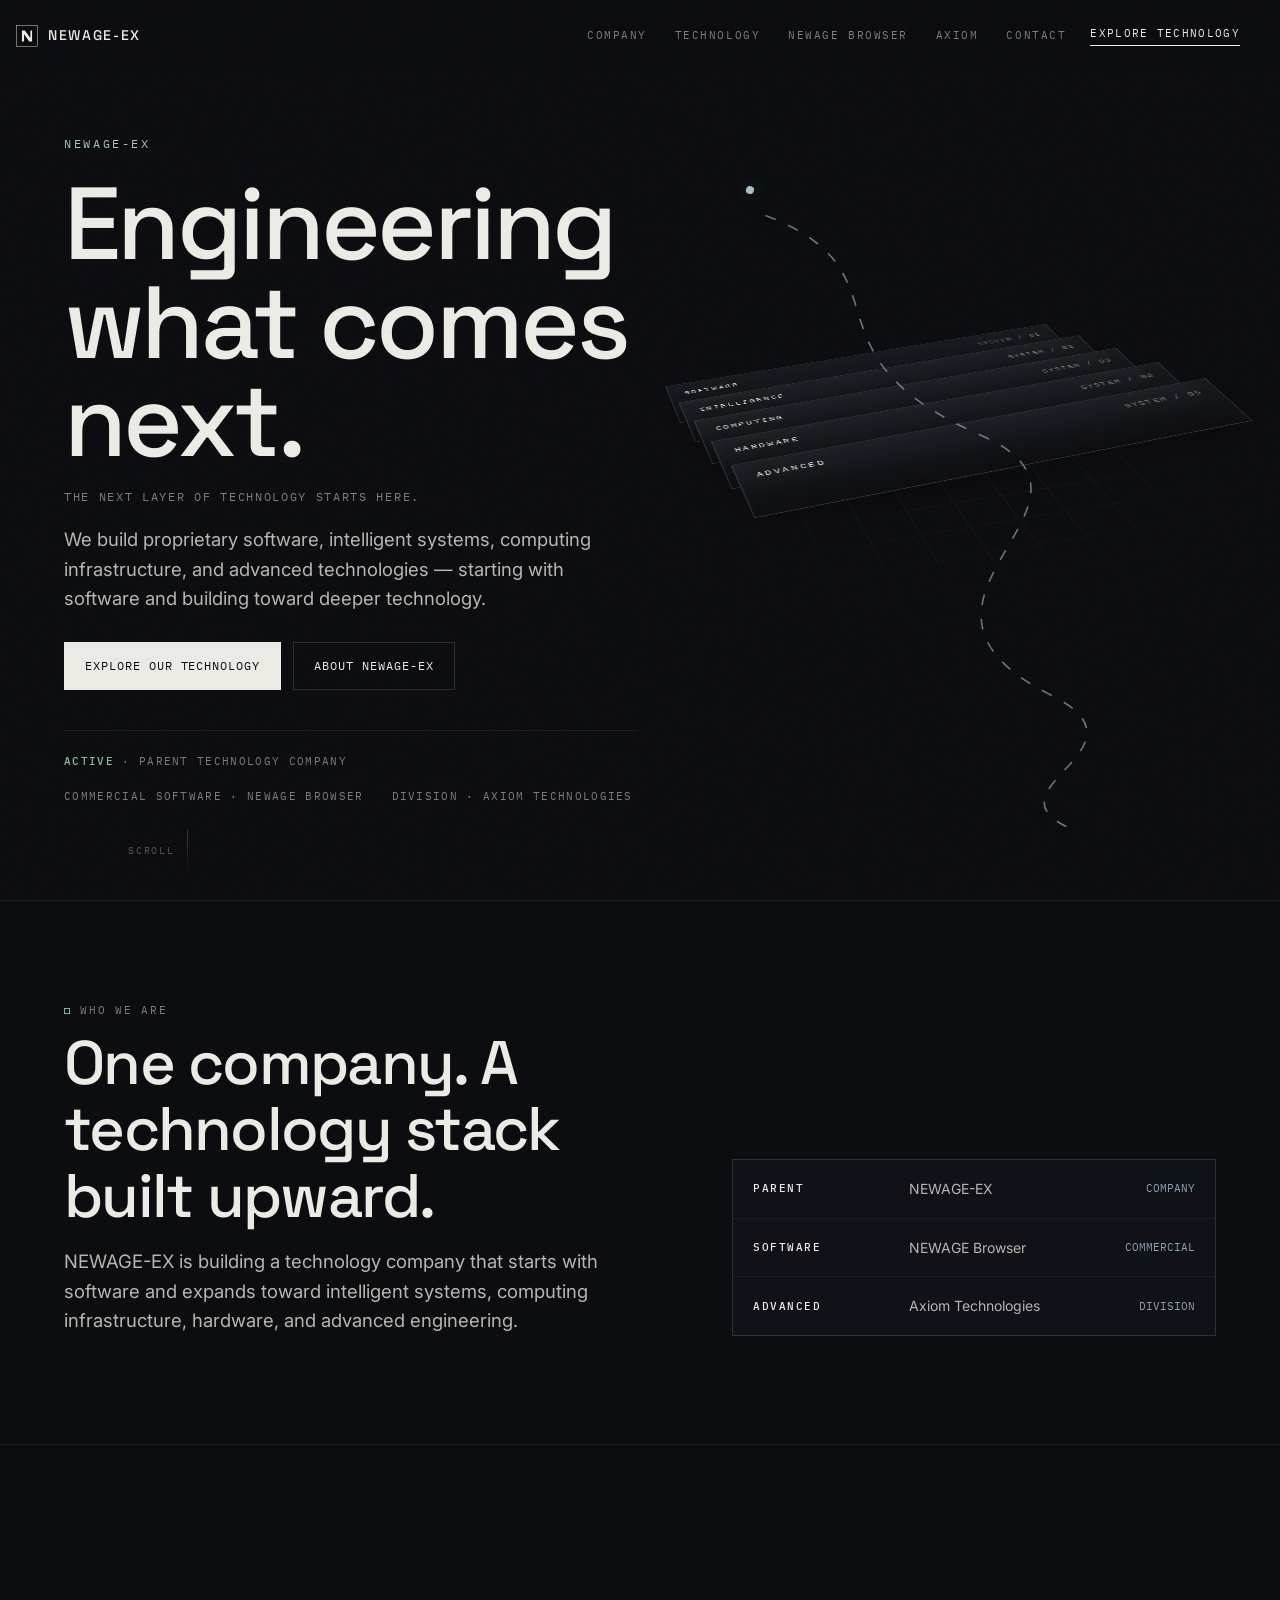
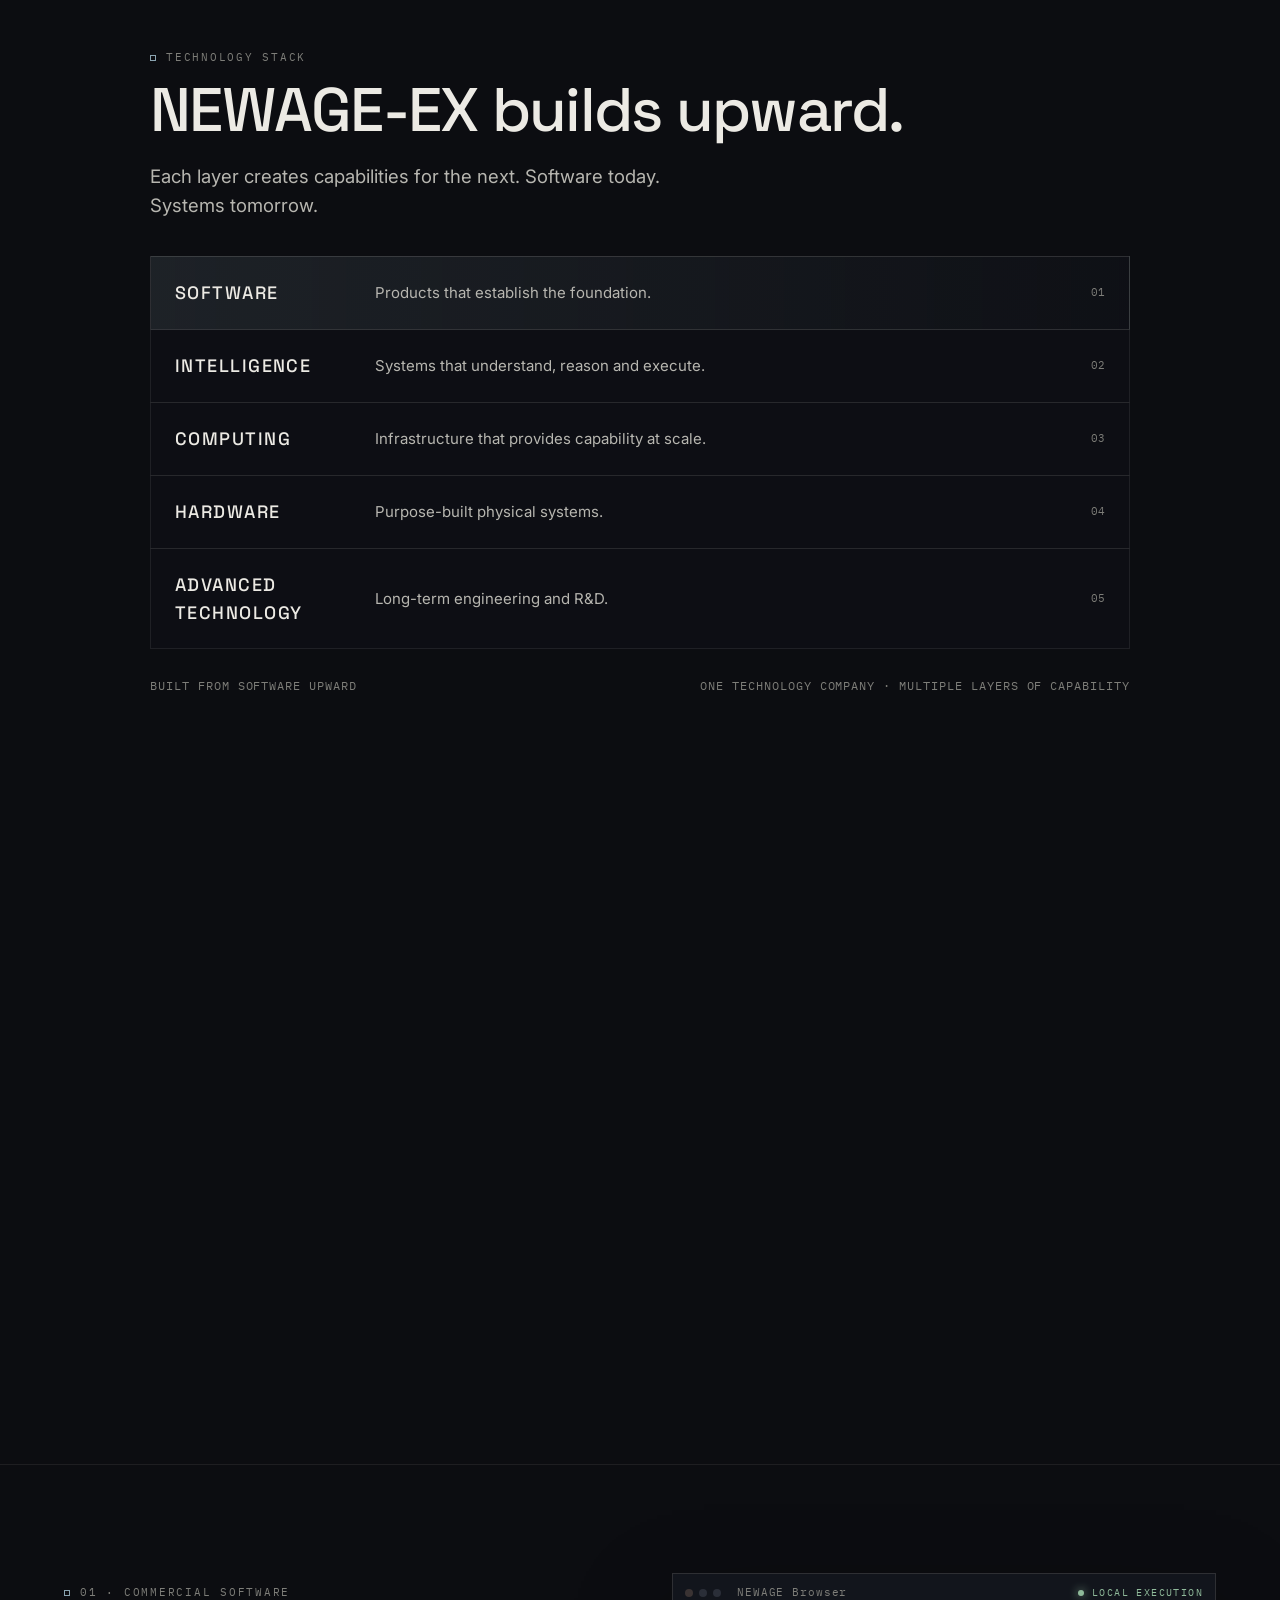
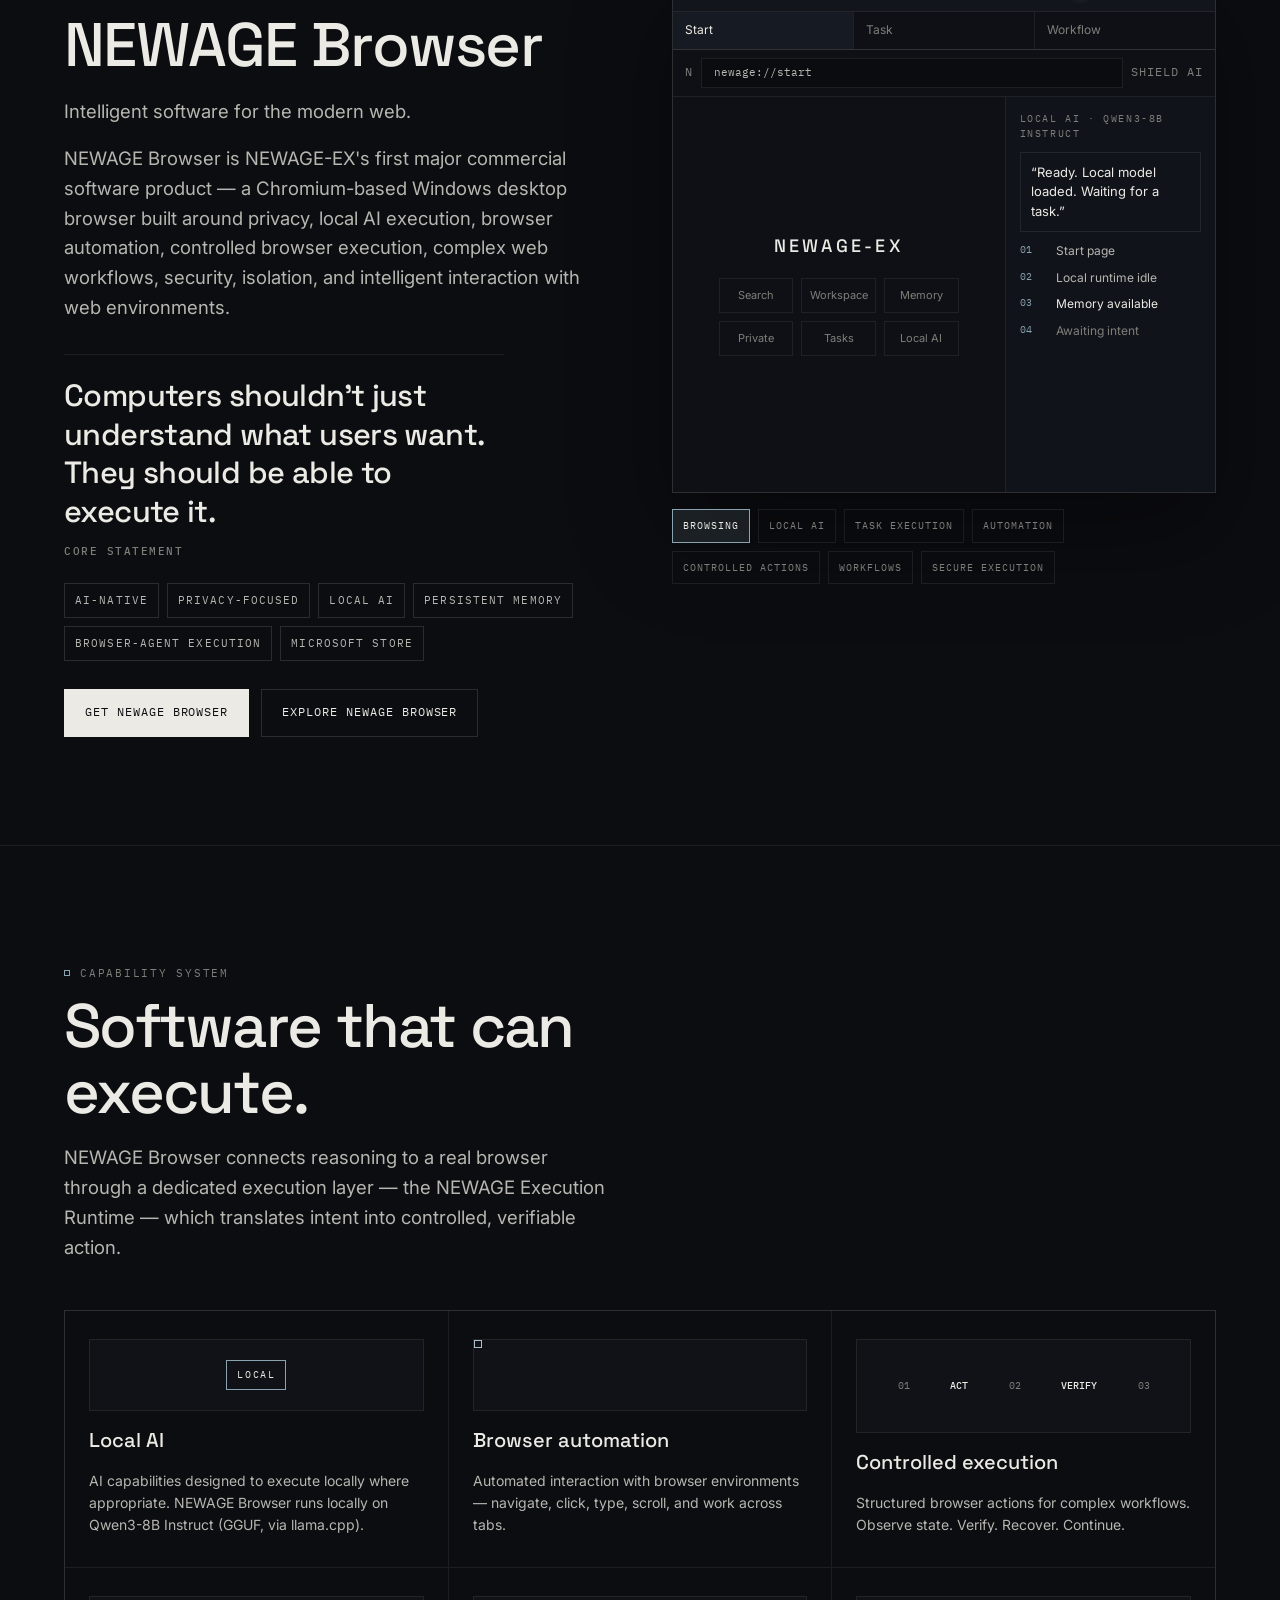
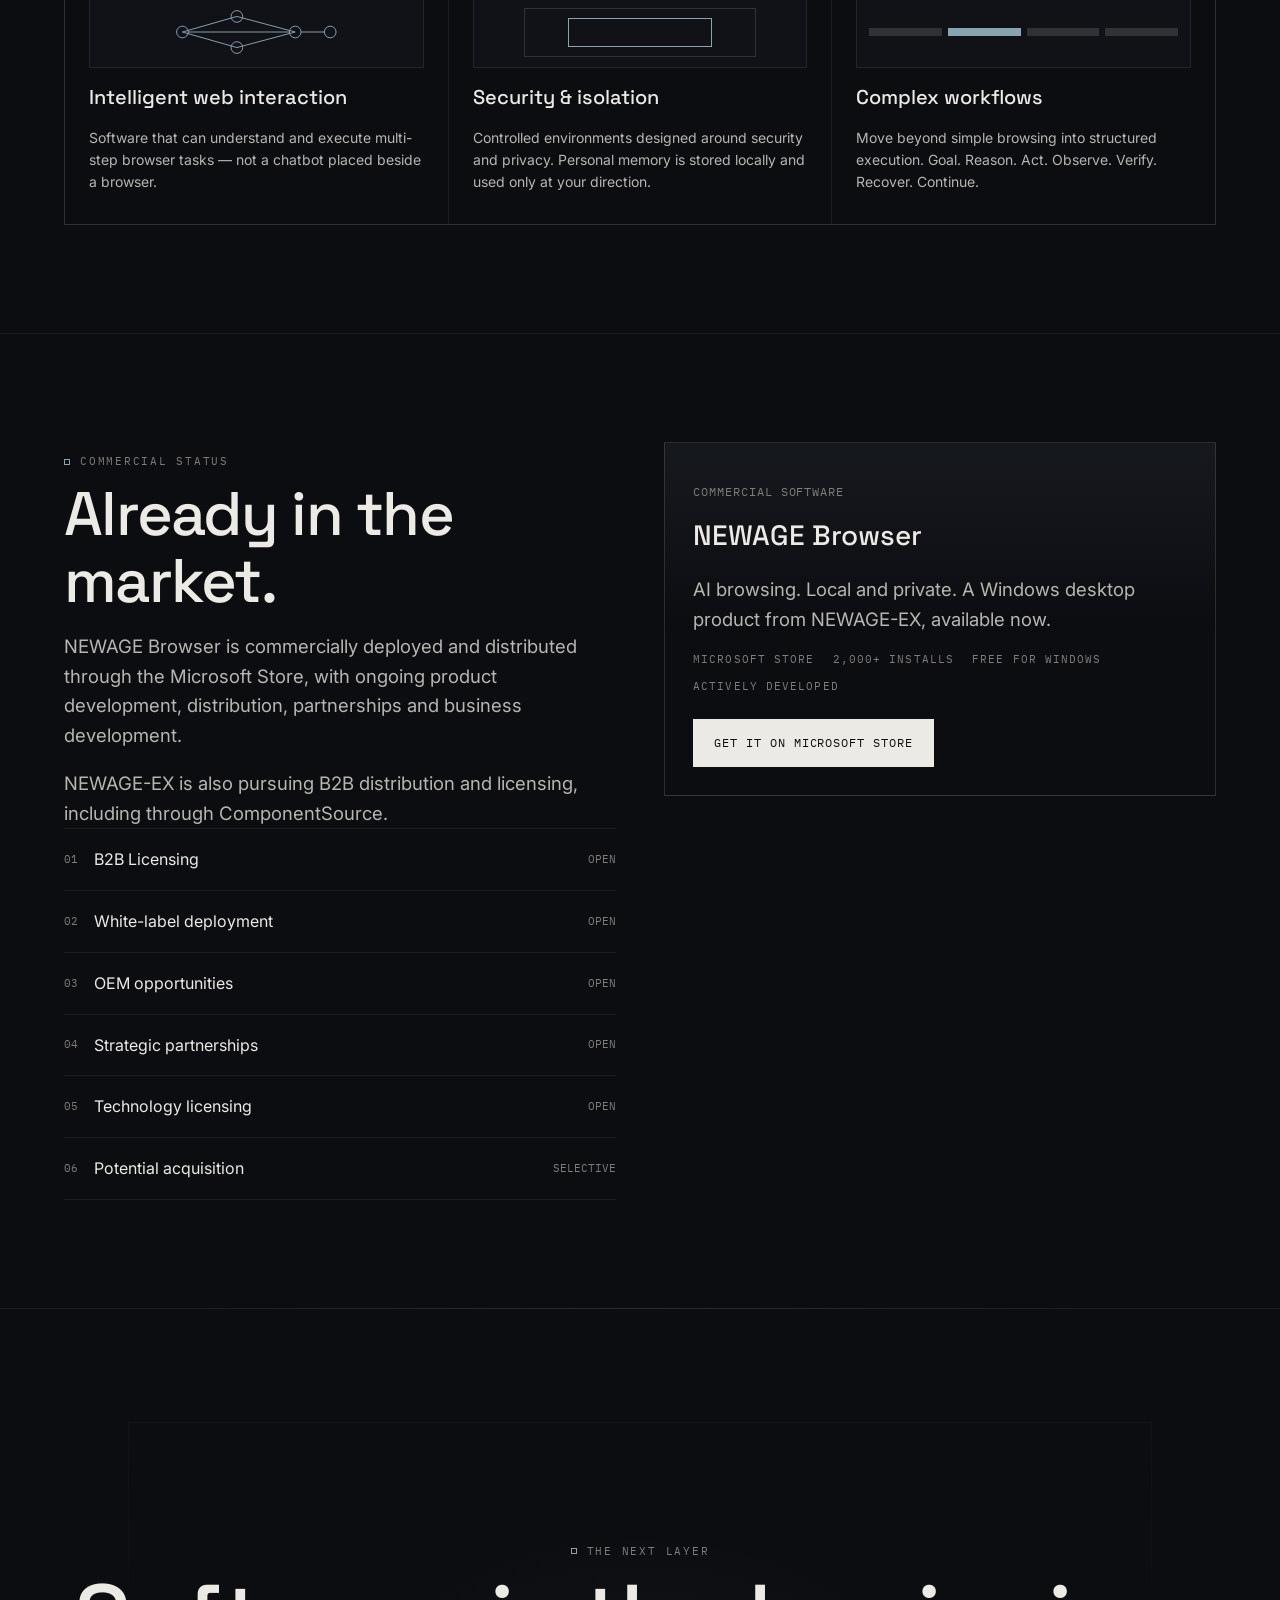
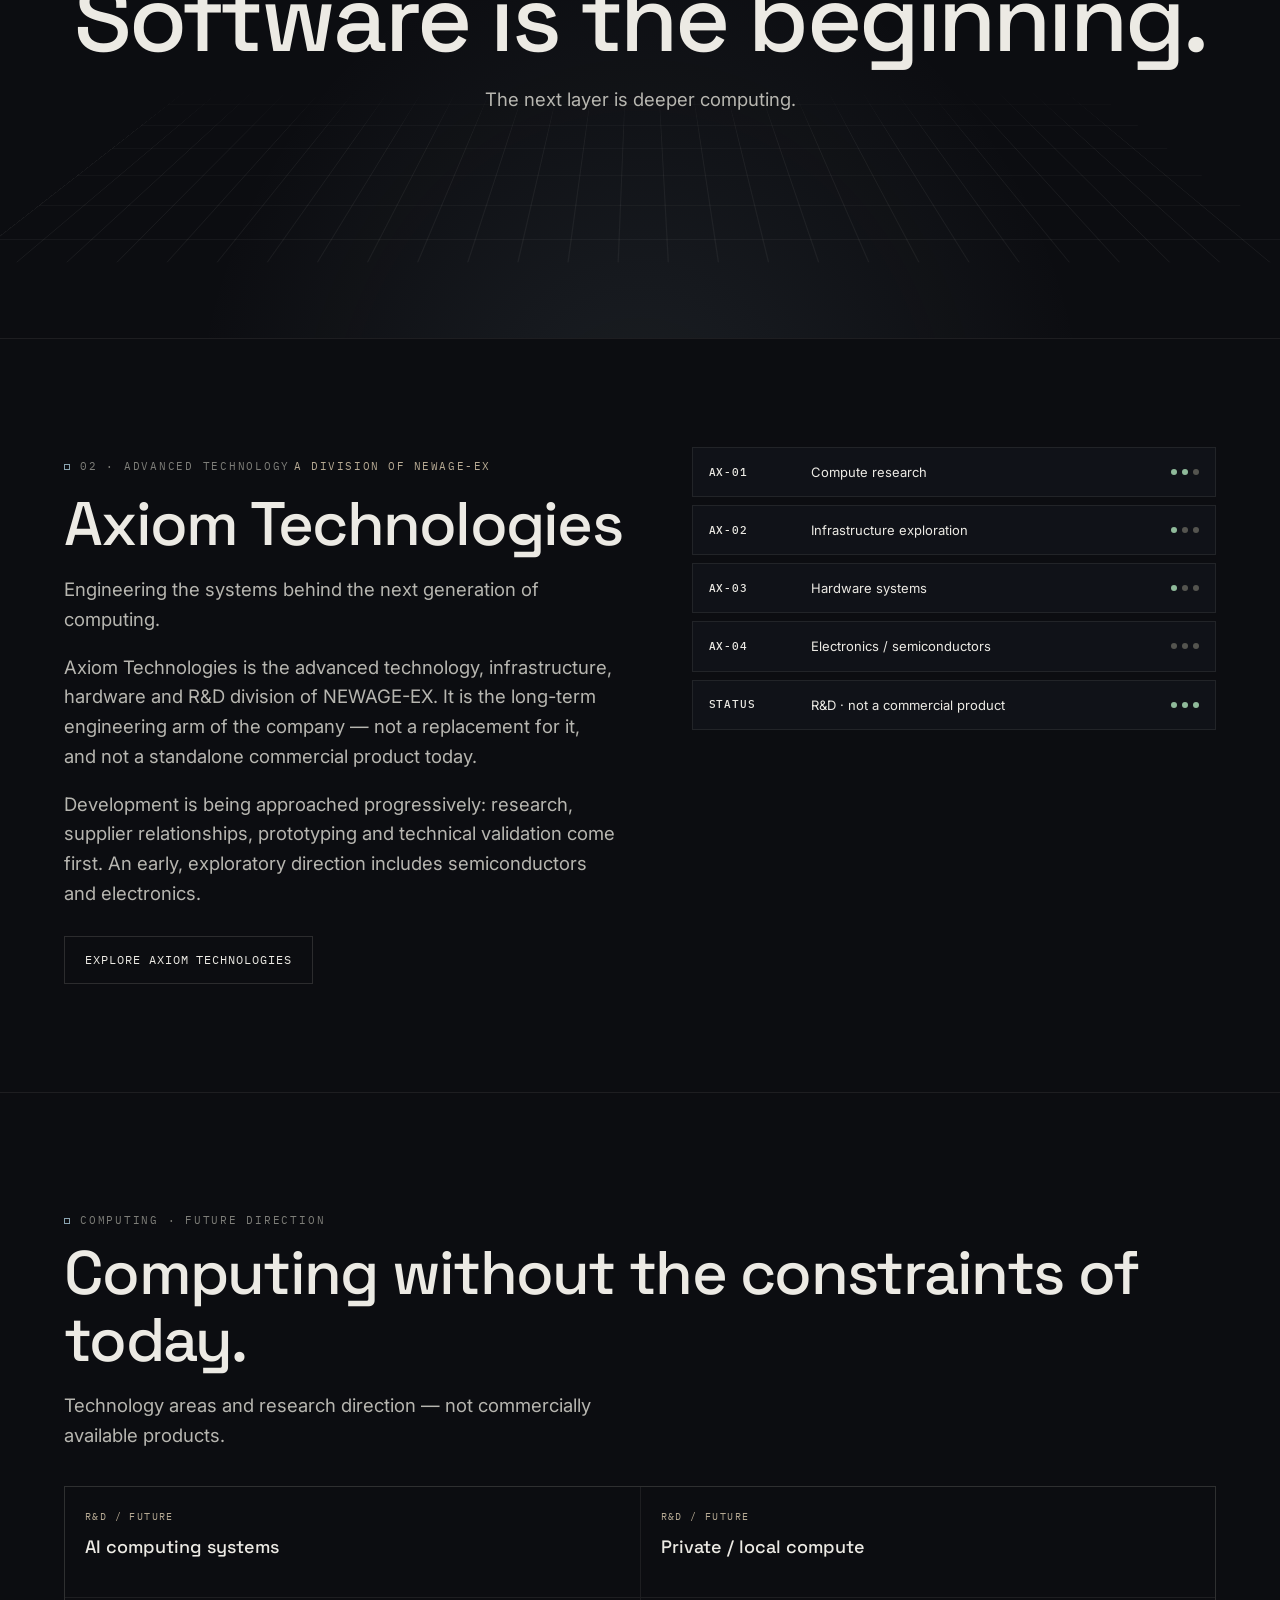
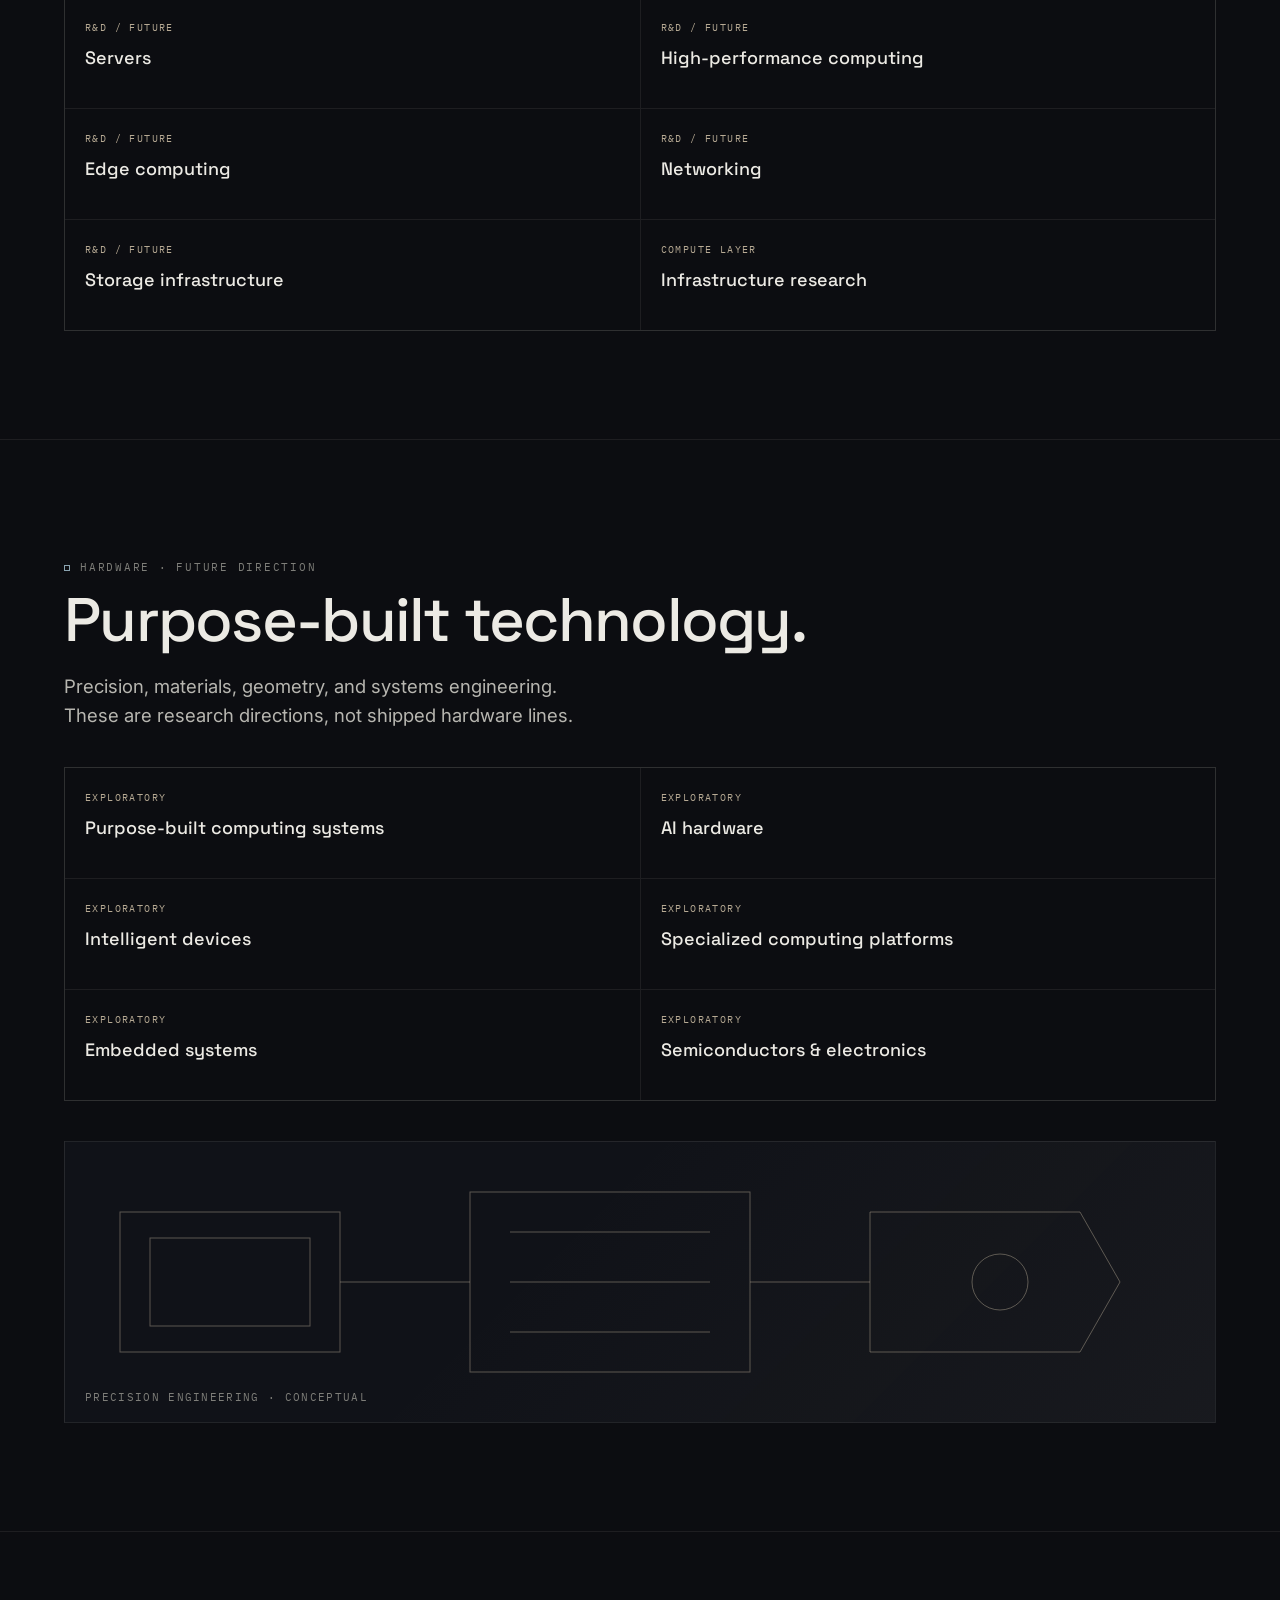
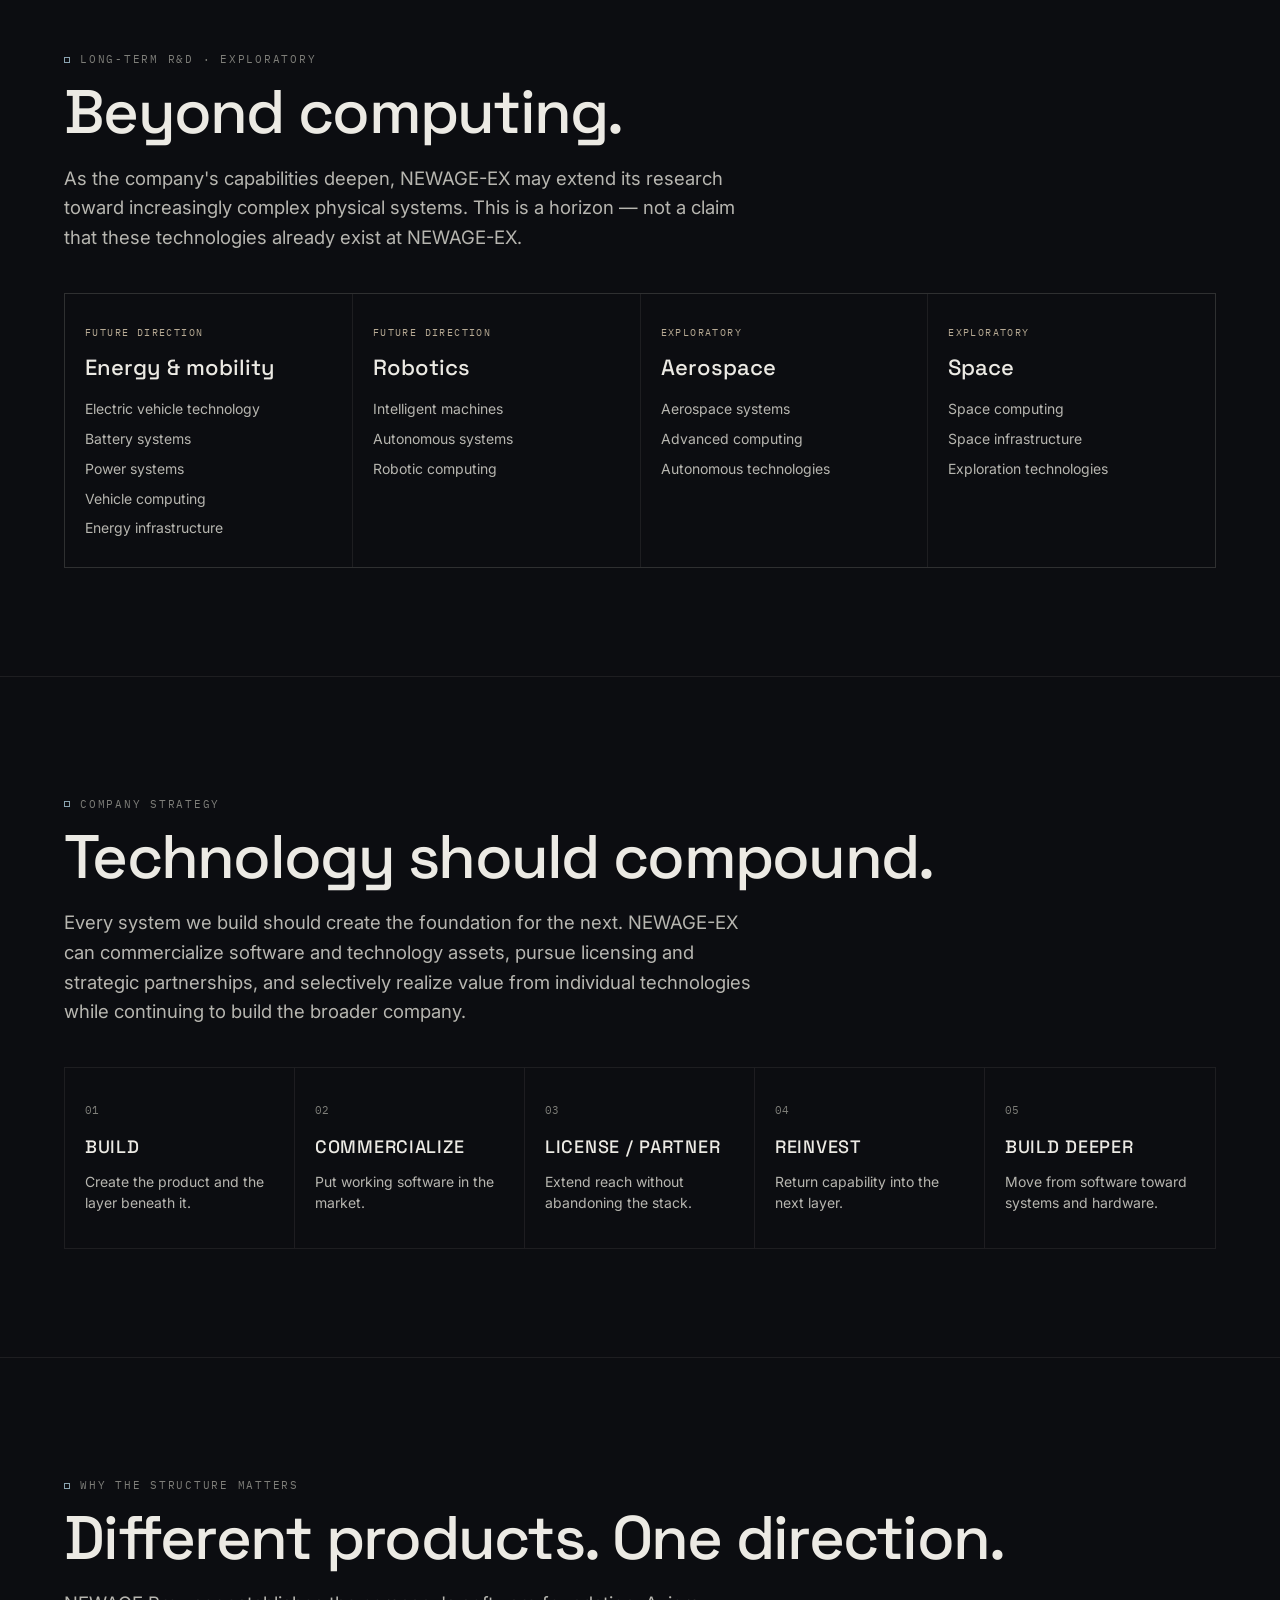
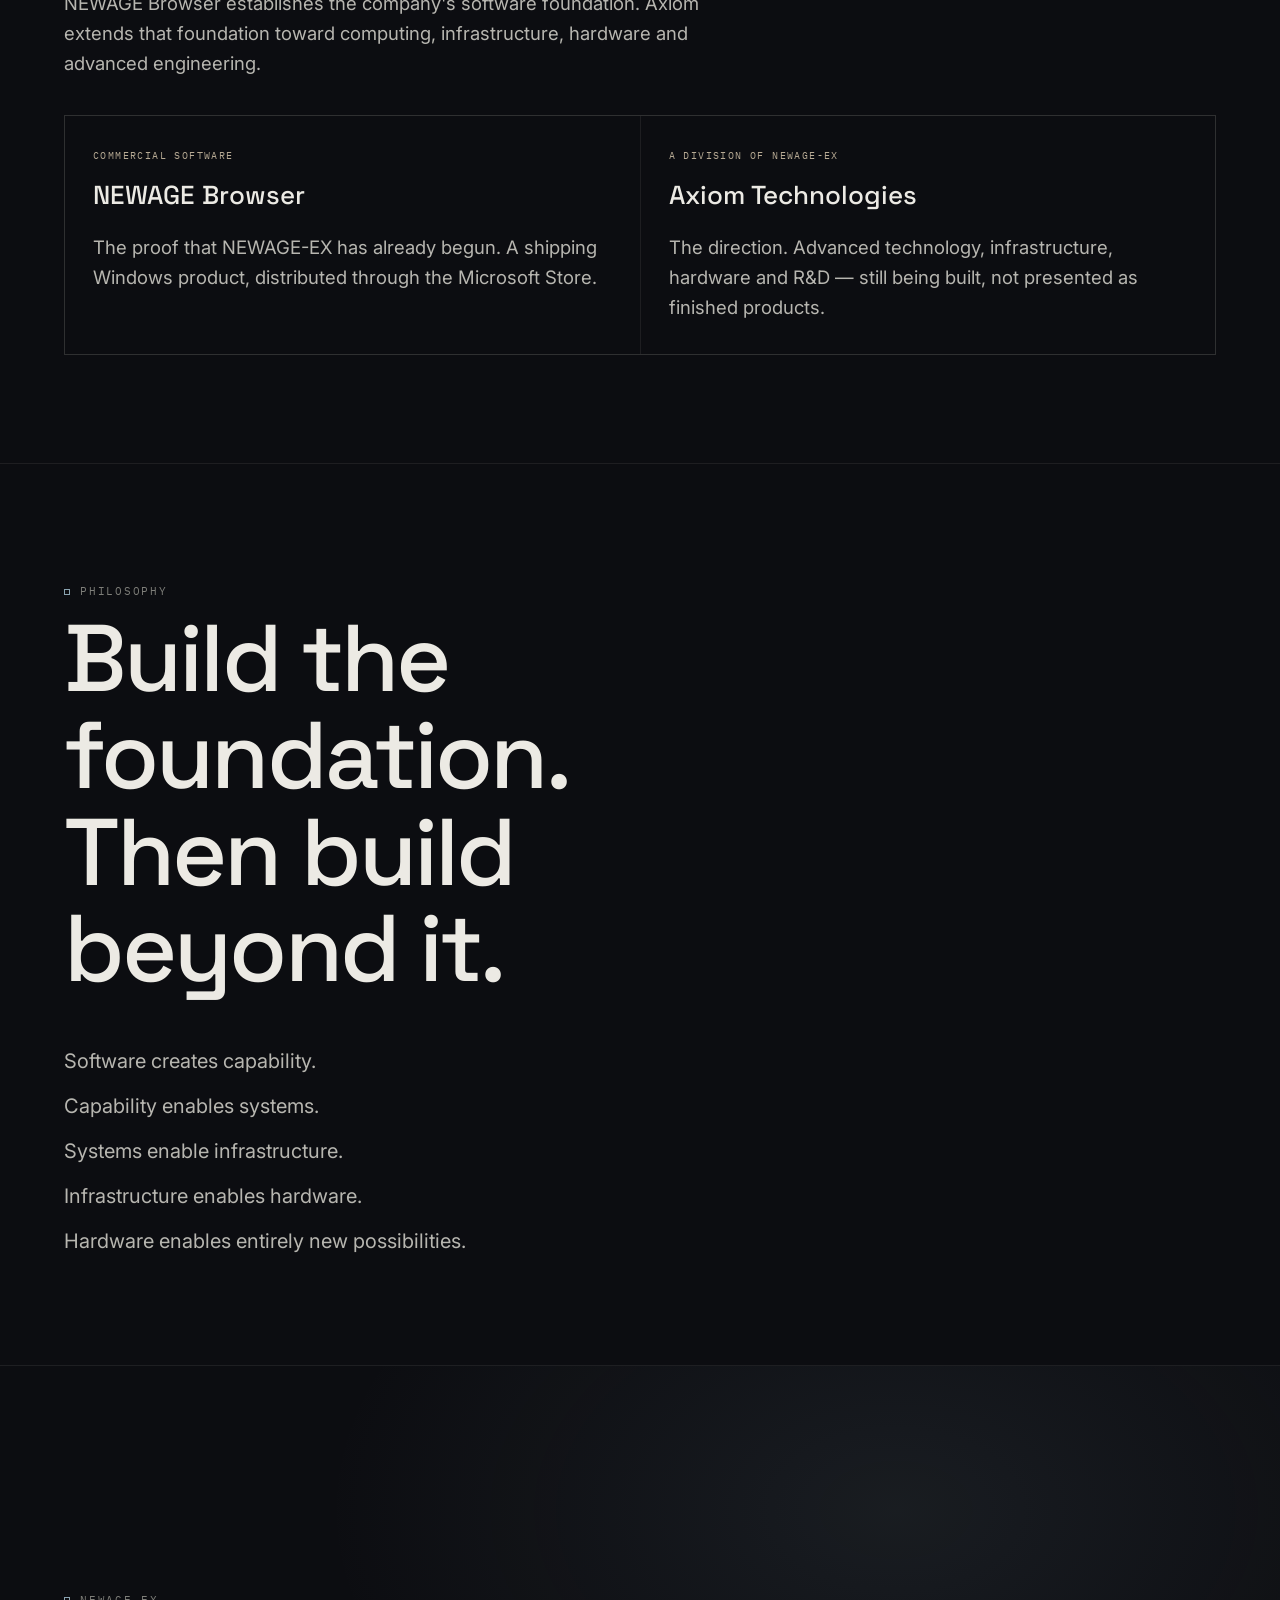
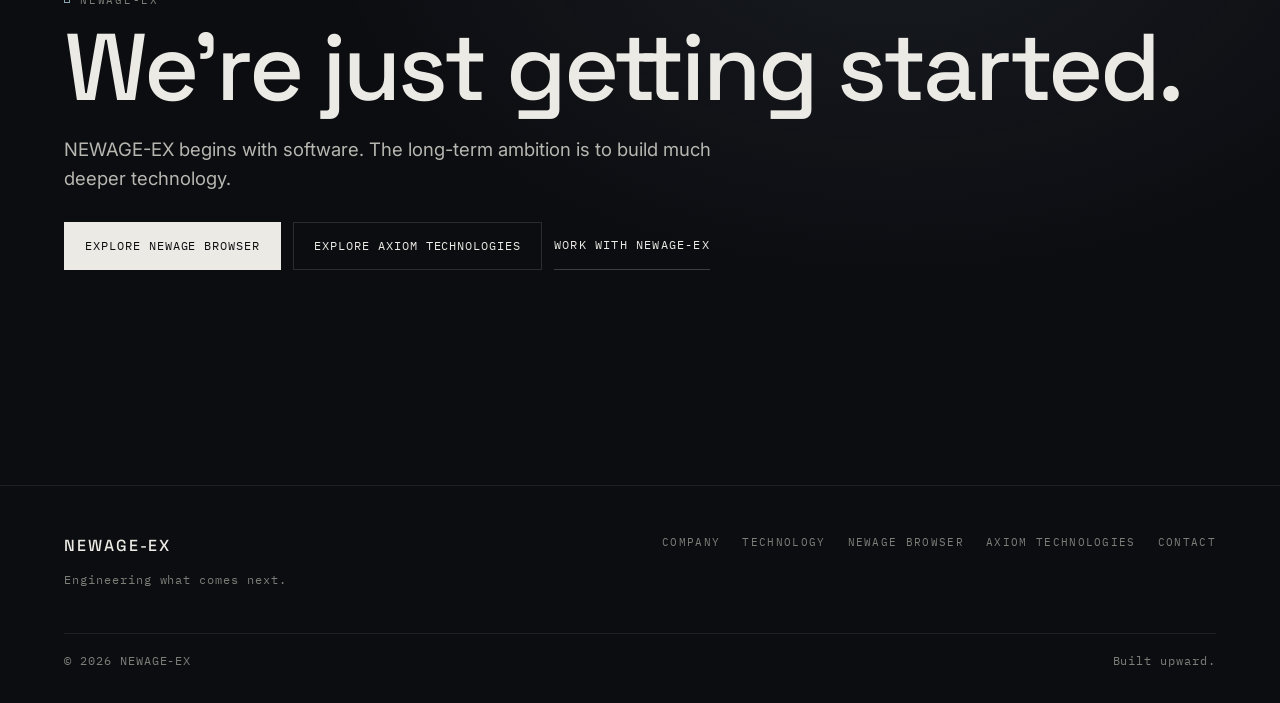
==== index.html @ 28b5ad1d "Add the NEWAGE-EX corporate website. EOF  Co-authored-by: Cursor <cursoragent@cursor.com>" ====
<!DOCTYPE html>
<html lang="en">
<head>
  <meta charset="UTF-8">
  <meta name="viewport" content="width=device-width, initial-scale=1, viewport-fit=cover">
  <title>NEWAGE-EX — Engineering what comes next.</title>
  <meta name="description" content="NEWAGE-EX builds proprietary software, intelligent systems, computing infrastructure, and advanced technologies — starting with NEWAGE Browser and building toward deeper technology through Axiom Technologies.">
  <meta name="theme-color" content="#0c0d11">
  <meta property="og:type" content="website">
  <meta property="og:title" content="NEWAGE-EX — Engineering what comes next.">
  <meta property="og:description" content="We build proprietary software, intelligent systems, computing infrastructure, and advanced technologies designed for the next era of computing.">
  <meta property="og:site_name" content="NEWAGE-EX">
  <meta name="twitter:card" content="summary">
  <meta name="twitter:title" content="NEWAGE-EX — Engineering what comes next.">
  <link rel="icon" href="./favicon.svg" type="image/svg+xml">
  <link rel="preconnect" href="https://fonts.googleapis.com">
  <link rel="preconnect" href="https://fonts.gstatic.com" crossorigin>
  <link href="https://fonts.googleapis.com/css2?family=Space+Grotesk:wght@400;500;600&family=Inter:wght@400;500;600&family=IBM+Plex+Mono:wght@400;500&display=swap" rel="stylesheet">
  <link rel="stylesheet" href="./css/styles.css">
  <script type="application/ld+json">
  {
    "@context": "https://schema.org",
    "@graph": [
      {
        "@type": "Organization",
        "name": "NEWAGE-EX",
        "url": "https://newage-ex.tech",
        "email": "newageex@gmail.com",
        "description": "NEWAGE-EX is a technology company that develops proprietary software, intelligent computing systems, infrastructure, hardware, and advanced technologies."
      },
      {
        "@type": "SoftwareApplication",
        "name": "NEWAGE Browser",
        "applicationCategory": "BrowserApplication",
        "operatingSystem": "Windows",
        "offers": { "@type": "Offer", "price": "0", "priceCurrency": "USD" },
        "url": "https://apps.microsoft.com/detail/9pnz371rzgqr?hl=en-US&gl=AE",
        "publisher": { "@type": "Organization", "name": "NEWAGE-EX" }
      }
    ]
  }
  </script>
</head>
<body data-page="home">
  <a class="skip" href="#main">Skip to content</a>
  <div class="cursor" aria-hidden="true"></div>
  <div class="grain" aria-hidden="true"></div>

  <header class="nav" id="nav">
    <div class="nav-inner">
      <a class="nav-logo" href="./index.html" aria-current="page">
        <svg viewBox="0 0 48 48" width="22" height="22" aria-hidden="true"><rect x="1" y="1" width="46" height="46" fill="none" stroke="currentColor" stroke-width="1"/><path d="M13 36V12h6.2L31.4 28.6V12H35v24h-6.2L17.6 19.4V36z" fill="currentColor"/></svg>
        <span>NEWAGE-EX</span>
      </a>
      <nav class="nav-links" aria-label="Primary">
        <a href="./company.html">Company</a>
        <a href="./technology.html">Technology</a>
        <a href="./browser.html">NEWAGE Browser</a>
        <a href="./axiom.html">Axiom</a>
        <a href="./contact.html">Contact</a>
      </nav>
      <a class="nav-cta" href="#stack">Explore technology</a>
      <button class="nav-toggle" type="button" aria-expanded="false" aria-controls="nav-mobile" aria-label="Open menu"><span></span><span></span></button>
    </div>
    <div class="nav-mobile" id="nav-mobile">
      <a href="./company.html">Company</a>
      <a href="./technology.html">Technology</a>
      <a href="./browser.html">NEWAGE Browser</a>
      <a href="./axiom.html">Axiom</a>
      <a href="./contact.html">Contact</a>
      <a href="#stack">Explore technology</a>
    </div>
  </header>

  <main id="main">
    <section class="hero" id="top">
      <div class="hero-copy">
        <p class="hero-eyebrow">NEWAGE-EX</p>
        <h1>Engineering<br>what comes next.</h1>
        <p class="hero-layer">The next layer of technology starts here.</p>
        <p class="lede">We build proprietary software, intelligent systems, computing infrastructure, and advanced technologies — starting with software and building toward deeper technology.</p>
        <div class="actions">
          <a class="btn" href="#stack">Explore our technology</a>
          <a class="btn-ghost" href="./company.html">About NEWAGE-EX</a>
        </div>
        <div class="hero-status">
          <span><b>ACTIVE</b> · Parent technology company</span>
          <span>COMMERCIAL SOFTWARE · NEWAGE Browser</span>
          <span>DIVISION · Axiom Technologies</span>
        </div>
      </div>
      <div class="arch" aria-hidden="true">
        <div class="arch-grid"></div>
        <div class="arch-stage">
          <div class="arch-plane"><span>SOFTWARE</span><em>SYSTEM / 01</em></div>
          <div class="arch-plane"><span>INTELLIGENCE</span><em>SYSTEM / 02</em></div>
          <div class="arch-plane"><span>COMPUTING</span><em>SYSTEM / 03</em></div>
          <div class="arch-plane"><span>HARDWARE</span><em>SYSTEM / 04</em></div>
          <div class="arch-plane"><span>ADVANCED</span><em>SYSTEM / 05</em></div>
        </div>
        <svg class="arch-path" viewBox="0 0 400 520" preserveAspectRatio="none">
          <path d="M70 48 C 180 90, 90 150, 230 210 C 340 260, 140 330, 280 400 C 360 440, 220 470, 300 500"/>
        </svg>
        <div class="arch-pulse"></div>
      </div>
      <div class="hero-cue" aria-hidden="true">SCROLL<i></i></div>
    </section>

    <section class="section who" id="company-intro">
      <div class="wrap who-grid">
        <div>
          <p class="kicker">Who we are</p>
          <h2 class="display-2">One company. A technology stack built upward.</h2>
          <p class="lede">NEWAGE-EX is building a technology company that starts with software and expands toward intelligent systems, computing infrastructure, hardware, and advanced engineering.</p>
        </div>
        <div class="who-arch" role="list">
          <div class="who-row" role="listitem"><b>PARENT</b><span>NEWAGE-EX</span><i>COMPANY</i></div>
          <div class="who-row" role="listitem"><b>SOFTWARE</b><span>NEWAGE Browser</span><i>COMMERCIAL</i></div>
          <div class="who-row" role="listitem"><b>ADVANCED</b><span>Axiom Technologies</span><i>DIVISION</i></div>
        </div>
      </div>
    </section>

    <section class="section stack" id="stack" data-stack>
      <div class="stack-sticky">
        <div class="stack-frame">
          <p class="kicker">Technology stack</p>
          <h2 class="display-2">NEWAGE-EX builds upward.</h2>
          <p class="lede">Each layer creates capabilities for the next. Software today. Systems tomorrow.</p>
          <div class="stack-layers">
            <article class="layer is-on" data-layer="0">
              <strong>SOFTWARE</strong>
              <p>Products that establish the foundation.</p>
              <span class="idx">01</span>
            </article>
            <article class="layer" data-layer="1">
              <strong>INTELLIGENCE</strong>
              <p>Systems that understand, reason and execute.</p>
              <span class="idx">02</span>
            </article>
            <article class="layer" data-layer="2">
              <strong>COMPUTING</strong>
              <p>Infrastructure that provides capability at scale.</p>
              <span class="idx">03</span>
            </article>
            <article class="layer" data-layer="3">
              <strong>HARDWARE</strong>
              <p>Purpose-built physical systems.</p>
              <span class="idx">04</span>
            </article>
            <article class="layer" data-layer="4">
              <strong>ADVANCED TECHNOLOGY</strong>
              <p>Long-term engineering and R&amp;D.</p>
              <span class="idx">05</span>
            </article>
          </div>
          <div class="stack-note">
            <span class="mono">BUILT FROM SOFTWARE UPWARD</span>
            <span class="mono">ONE TECHNOLOGY COMPANY · MULTIPLE LAYERS OF CAPABILITY</span>
          </div>
        </div>
      </div>
    </section>

    <section class="section" id="browser">
      <div class="wrap">
        <div class="product-top">
          <div>
            <p class="kicker">01 · Commercial software</p>
            <h2 class="display-2">NEWAGE Browser</h2>
            <p class="lede">Intelligent software for the modern web.</p>
            <p class="lede">NEWAGE Browser is NEWAGE-EX's first major commercial software product — a Chromium-based Windows desktop browser built around privacy, local AI execution, browser automation, controlled browser execution, complex web workflows, security, isolation, and intelligent interaction with web environments.</p>
            <blockquote class="quote">Computers shouldn't just understand what users want. They should be able to execute it.<cite>CORE STATEMENT</cite></blockquote>
            <div class="facts">
              <span class="chip">AI-native</span>
              <span class="chip">Privacy-focused</span>
              <span class="chip">Local AI</span>
              <span class="chip">Persistent memory</span>
              <span class="chip">Browser-agent execution</span>
              <span class="chip">Microsoft Store</span>
            </div>
            <div class="actions">
              <a class="btn" href="https://apps.microsoft.com/detail/9pnz371rzgqr?hl=en-US&amp;gl=AE" target="_blank" rel="noopener">Get NEWAGE Browser</a>
              <a class="btn-ghost" href="./browser.html">Explore NEWAGE Browser</a>
            </div>
          </div>
          <div>
            <div class="nb" data-nb data-state="browse">
              <div class="nb-bar">
                <div class="nb-dots" aria-hidden="true"><i></i><i></i><i></i></div>
                <div class="nb-title">NEWAGE Browser</div>
                <div class="nb-live">LOCAL EXECUTION</div>
              </div>
              <div class="nb-tabs">
                <div class="nb-tab is-on" data-tab>Start</div>
                <div class="nb-tab" data-tab>Task</div>
                <div class="nb-tab" data-tab>Workflow</div>
              </div>
              <div class="nb-url">
                <span class="mono">N</span>
                <div class="addr" data-url>newage://start</div>
                <span class="mono">SHIELD</span>
                <span class="mono">AI</span>
              </div>
              <div class="nb-body">
                <div class="nb-page">
                  <div class="cursor-dot" aria-hidden="true"></div>
                  <div class="nb-start" data-view="start">
                    <strong>NEWAGE-EX</strong>
                    <div class="nb-links"><span>Search</span><span>Workspace</span><span>Memory</span><span>Private</span><span>Tasks</span><span>Local AI</span></div>
                  </div>
                  <div class="page-doc" data-view="doc" hidden>
                    <h3 data-doc-title>Controlled environment</h3>
                    <p data-doc-copy>The execution layer observes page state, issues structured actions, and verifies each step before continuing.</p>
                    <div class="ghost"></div><div class="ghost"></div><div class="ghost"></div><div class="ghost"></div>
                  </div>
                </div>
                <aside class="nb-ai">
                  <div class="pane">LOCAL AI · QWEN3-8B INSTRUCT</div>
                  <blockquote data-prompt>“Complete the workflow. Navigate, extract, and confirm before continuing.”</blockquote>
                  <ul class="nb-log" data-log>
                    <li class="is-done"><span>01</span> Goal received</li>
                    <li class="is-done"><span>02</span> Page observed</li>
                    <li class="is-live"><span>03</span> Action verified</li>
                    <li><span>04</span> Continue</li>
                  </ul>
                </aside>
              </div>
            </div>
            <div class="nb-states" role="tablist" aria-label="Browser conceptual states">
              <button type="button" class="is-on" data-nb-state="browse">Browsing</button>
              <button type="button" data-nb-state="local">Local AI</button>
              <button type="button" data-nb-state="execute">Task execution</button>
              <button type="button" data-nb-state="auto">Automation</button>
              <button type="button" data-nb-state="control">Controlled actions</button>
              <button type="button" data-nb-state="workflow">Workflows</button>
              <button type="button" data-nb-state="secure">Secure execution</button>
            </div>
          </div>
        </div>
      </div>
    </section>

    <section class="section" id="capabilities">
      <div class="wrap">
        <div class="section-head">
          <p class="kicker">Capability system</p>
          <h2 class="display-2">Software that can execute.</h2>
          <p class="lede">NEWAGE Browser connects reasoning to a real browser through a dedicated execution layer — the NEWAGE Execution Runtime — which translates intent into controlled, verifiable action.</p>
        </div>
        <div class="caps-grid">
          <article class="cap">
            <div class="viz viz-local"><span>LOCAL</span></div>
            <h3>Local AI</h3>
            <p>AI capabilities designed to execute locally where appropriate. NEWAGE Browser runs locally on Qwen3-8B Instruct (GGUF, via llama.cpp).</p>
          </article>
          <article class="cap">
            <div class="viz viz-auto"><i></i></div>
            <h3>Browser automation</h3>
            <p>Automated interaction with browser environments — navigate, click, type, scroll, and work across tabs.</p>
          </article>
          <article class="cap">
            <div class="viz viz-ctrl"><span>01</span><b>ACT</b><span>02</span><b>VERIFY</b><span>03</span></div>
            <h3>Controlled execution</h3>
            <p>Structured browser actions for complex workflows. Observe state. Verify. Recover. Continue.</p>
          </article>
          <article class="cap">
            <div class="viz viz-web" aria-hidden="true">
              <svg viewBox="0 0 200 72" preserveAspectRatio="xMidYMid meet">
                <line x1="24" y1="36" x2="176" y2="36"/>
                <circle cx="24" cy="36" r="6"/>
                <circle cx="80" cy="20" r="6"/>
                <circle cx="80" cy="52" r="6"/>
                <circle cx="140" cy="36" r="6"/>
                <circle cx="176" cy="36" r="6"/>
                <line x1="80" y1="20" x2="24" y2="36"/><line x1="80" y1="52" x2="24" y2="36"/>
                <line x1="80" y1="20" x2="140" y2="36"/><line x1="80" y1="52" x2="140" y2="36"/>
              </svg>
            </div>
            <h3>Intelligent web interaction</h3>
            <p>Software that can understand and execute multi-step browser tasks — not a chatbot placed beside a browser.</p>
          </article>
          <article class="cap">
            <div class="viz viz-sec"><span><span></span></span></div>
            <h3>Security &amp; isolation</h3>
            <p>Controlled environments designed around security and privacy. Personal memory is stored locally and used only at your direction.</p>
          </article>
          <article class="cap">
            <div class="viz viz-flow" aria-hidden="true"><i></i><i></i><i></i><i></i></div>
            <h3>Complex workflows</h3>
            <p>Move beyond simple browsing into structured execution. Goal. Reason. Act. Observe. Verify. Recover. Continue.</p>
          </article>
        </div>
      </div>
    </section>

    <section class="section" id="commercial">
      <div class="wrap market-grid">
        <div>
          <p class="kicker">Commercial status</p>
          <h2 class="display-2">Already in the market.</h2>
          <p class="lede wide">NEWAGE Browser is commercially deployed and distributed through the Microsoft Store, with ongoing product development, distribution, partnerships and business development.</p>
          <p class="lede">NEWAGE-EX is also pursuing B2B distribution and licensing, including through ComponentSource.</p>
          <div class="path-list">
            <div><span>01</span>B2B Licensing<span>OPEN</span></div>
            <div><span>02</span>White-label deployment<span>OPEN</span></div>
            <div><span>03</span>OEM opportunities<span>OPEN</span></div>
            <div><span>04</span>Strategic partnerships<span>OPEN</span></div>
            <div><span>05</span>Technology licensing<span>OPEN</span></div>
            <div><span>06</span>Potential acquisition<span>SELECTIVE</span></div>
          </div>
        </div>
        <aside class="store-panel">
          <p class="mono">COMMERCIAL SOFTWARE</p>
          <h3>NEWAGE Browser</h3>
          <p class="lede">AI browsing. Local and private. A Windows desktop product from NEWAGE-EX, available now.</p>
          <div class="store-meta">
            <span>Microsoft Store</span>
            <span>2,000+ installs</span>
            <span>Free for Windows</span>
            <span>Actively developed</span>
          </div>
          <a class="btn" href="https://apps.microsoft.com/detail/9pnz371rzgqr?hl=en-US&amp;gl=AE" target="_blank" rel="noopener">Get it on Microsoft Store</a>
        </aside>
      </div>
    </section>

    <section class="section bridge" id="transition">
      <div class="bridge-visual" aria-hidden="true">
        <div class="ui-fade"></div>
        <div class="infra"></div>
      </div>
      <div class="wrap">
        <p class="kicker">The next layer</p>
        <h2 class="display-1">Software is the beginning.</h2>
        <p class="lede" style="margin-inline:auto">The next layer is deeper computing.</p>
      </div>
    </section>

    <section class="section" id="axiom">
      <div class="wrap axiom-split">
        <div>
          <p class="kicker">02 · Advanced technology</p>
          <p class="axiom-label">A division of NEWAGE-EX</p>
          <h2 class="display-2">Axiom Technologies</h2>
          <p class="lede">Engineering the systems behind the next generation of computing.</p>
          <p class="lede">Axiom Technologies is the advanced technology, infrastructure, hardware and R&amp;D division of NEWAGE-EX. It is the long-term engineering arm of the company — not a replacement for it, and not a standalone commercial product today.</p>
          <p class="lede">Development is being approached progressively: research, supplier relationships, prototyping and technical validation come first. An early, exploratory direction includes semiconductors and electronics.</p>
          <div class="actions">
            <a class="btn-ghost" href="./axiom.html">Explore Axiom Technologies</a>
          </div>
        </div>
        <div class="axiom-rack" aria-hidden="true">
          <div class="rack-unit"><b>AX-01</b><span>Compute research</span><div class="leds"><i class="on"></i><i class="on"></i><i></i></div></div>
          <div class="rack-unit"><b>AX-02</b><span>Infrastructure exploration</span><div class="leds"><i class="on"></i><i></i><i></i></div></div>
          <div class="rack-unit"><b>AX-03</b><span>Hardware systems</span><div class="leds"><i class="on"></i><i></i><i></i></div></div>
          <div class="rack-unit"><b>AX-04</b><span>Electronics / semiconductors</span><div class="leds"><i></i><i></i><i></i></div></div>
          <div class="rack-unit"><b>STATUS</b><span>R&amp;D · not a commercial product</span><div class="leds"><i class="on"></i><i class="on"></i><i class="on"></i></div></div>
        </div>
      </div>
    </section>

    <section class="section" id="computing">
      <div class="wrap">
        <p class="kicker">Computing · future direction</p>
        <h2 class="display-2">Computing without the constraints of today.</h2>
        <p class="lede">Technology areas and research direction — not commercially available products.</p>
        <div class="area-grid">
          <article class="area"><small>R&amp;D / FUTURE</small><h3>AI computing systems</h3></article>
          <article class="area"><small>R&amp;D / FUTURE</small><h3>Private / local compute</h3></article>
          <article class="area"><small>R&amp;D / FUTURE</small><h3>Servers</h3></article>
          <article class="area"><small>R&amp;D / FUTURE</small><h3>High-performance computing</h3></article>
          <article class="area"><small>R&amp;D / FUTURE</small><h3>Edge computing</h3></article>
          <article class="area"><small>R&amp;D / FUTURE</small><h3>Networking</h3></article>
          <article class="area"><small>R&amp;D / FUTURE</small><h3>Storage infrastructure</h3></article>
          <article class="area"><small>COMPUTE LAYER</small><h3>Infrastructure research</h3></article>
        </div>
      </div>
    </section>

    <section class="section" id="hardware">
      <div class="wrap">
        <p class="kicker">Hardware · future direction</p>
        <h2 class="display-2">Purpose-built technology.</h2>
        <p class="lede">Precision, materials, geometry, and systems engineering. These are research directions, not shipped hardware lines.</p>
        <div class="area-grid">
          <article class="area"><small>EXPLORATORY</small><h3>Purpose-built computing systems</h3></article>
          <article class="area"><small>EXPLORATORY</small><h3>AI hardware</h3></article>
          <article class="area"><small>EXPLORATORY</small><h3>Intelligent devices</h3></article>
          <article class="area"><small>EXPLORATORY</small><h3>Specialized computing platforms</h3></article>
          <article class="area"><small>EXPLORATORY</small><h3>Embedded systems</h3></article>
          <article class="area"><small>EXPLORATORY</small><h3>Semiconductors &amp; electronics</h3></article>
        </div>
        <div class="hardware-stage" aria-hidden="true">
          <svg viewBox="0 0 1200 280" preserveAspectRatio="xMidYMid slice">
            <g fill="none" stroke="#b7aa94" stroke-opacity=".45" stroke-width="1">
              <rect x="80" y="70" width="220" height="140"/>
              <rect x="110" y="96" width="160" height="88"/>
              <path d="M300 140 H430"/>
              <rect x="430" y="50" width="280" height="180"/>
              <path d="M470 90 H670 M470 140 H670 M470 190 H670"/>
              <path d="M710 140 H830"/>
              <polygon points="830,70 1040,70 1080,140 1040,210 830,210"/>
              <circle cx="960" cy="140" r="28"/>
            </g>
          </svg>
          <div class="hw-note">PRECISION ENGINEERING · CONCEPTUAL</div>
        </div>
      </div>
    </section>

    <section class="section" id="horizon">
      <div class="wrap">
        <p class="kicker">Long-term R&amp;D · exploratory</p>
        <h2 class="display-2">Beyond computing.</h2>
        <p class="lede wide">As the company's capabilities deepen, NEWAGE-EX may extend its research toward increasingly complex physical systems. This is a horizon — not a claim that these technologies already exist at NEWAGE-EX.</p>
        <div class="horizon-groups">
          <article class="hz">
            <span class="tag">Future direction</span>
            <h3>Energy &amp; mobility</h3>
            <ul>
              <li>Electric vehicle technology</li>
              <li>Battery systems</li>
              <li>Power systems</li>
              <li>Vehicle computing</li>
              <li>Energy infrastructure</li>
            </ul>
          </article>
          <article class="hz">
            <span class="tag">Future direction</span>
            <h3>Robotics</h3>
            <ul>
              <li>Intelligent machines</li>
              <li>Autonomous systems</li>
              <li>Robotic computing</li>
            </ul>
          </article>
          <article class="hz">
            <span class="tag">Exploratory</span>
            <h3>Aerospace</h3>
            <ul>
              <li>Aerospace systems</li>
              <li>Advanced computing</li>
              <li>Autonomous technologies</li>
            </ul>
          </article>
          <article class="hz">
            <span class="tag">Exploratory</span>
            <h3>Space</h3>
            <ul>
              <li>Space computing</li>
              <li>Space infrastructure</li>
              <li>Exploration technologies</li>
            </ul>
          </article>
        </div>
      </div>
    </section>

    <section class="section" id="strategy">
      <div class="wrap">
        <p class="kicker">Company strategy</p>
        <h2 class="display-2">Technology should compound.</h2>
        <p class="lede wide">Every system we build should create the foundation for the next. NEWAGE-EX can commercialize software and technology assets, pursue licensing and strategic partnerships, and selectively realize value from individual technologies while continuing to build the broader company.</p>
        <div class="flow">
          <article class="flow-step"><span>01</span><h3>BUILD</h3><p>Create the product and the layer beneath it.</p></article>
          <article class="flow-step"><span>02</span><h3>COMMERCIALIZE</h3><p>Put working software in the market.</p></article>
          <article class="flow-step"><span>03</span><h3>LICENSE / PARTNER</h3><p>Extend reach without abandoning the stack.</p></article>
          <article class="flow-step"><span>04</span><h3>REINVEST</h3><p>Return capability into the next layer.</p></article>
          <article class="flow-step"><span>05</span><h3>BUILD DEEPER</h3><p>Move from software toward systems and hardware.</p></article>
        </div>
      </div>
    </section>

    <section class="section" id="direction">
      <div class="wrap">
        <p class="kicker">Why the structure matters</p>
        <h2 class="display-2">Different products. One direction.</h2>
        <p class="lede wide">NEWAGE Browser establishes the company's software foundation. Axiom extends that foundation toward computing, infrastructure, hardware and advanced engineering.</p>
        <div class="one-grid">
          <article class="one-card">
            <span class="tag">Commercial software</span>
            <h3>NEWAGE Browser</h3>
            <p class="lede">The proof that NEWAGE-EX has already begun. A shipping Windows product, distributed through the Microsoft Store.</p>
          </article>
          <article class="one-card">
            <span class="tag">A division of NEWAGE-EX</span>
            <h3>Axiom Technologies</h3>
            <p class="lede">The direction. Advanced technology, infrastructure, hardware and R&amp;D — still being built, not presented as finished products.</p>
          </article>
        </div>
      </div>
    </section>

    <section class="section philosophy" id="philosophy">
      <div class="wrap">
        <p class="kicker">Philosophy</p>
        <h2 class="display-1">Build the foundation.<br>Then build beyond it.</h2>
        <div class="phil-seq">
          <p>Software creates capability.</p>
          <p>Capability enables systems.</p>
          <p>Systems enable infrastructure.</p>
          <p>Infrastructure enables hardware.</p>
          <p>Hardware enables entirely new possibilities.</p>
        </div>
      </div>
    </section>

    <section class="section close" id="start">
      <div class="wrap">
        <p class="kicker">NEWAGE-EX</p>
        <h2 class="display-1">We're just getting started.</h2>
        <p class="lede wide">NEWAGE-EX begins with software. The long-term ambition is to build much deeper technology.</p>
        <div class="actions">
          <a class="btn" href="./browser.html">Explore NEWAGE Browser</a>
          <a class="btn-ghost" href="./axiom.html">Explore Axiom Technologies</a>
          <a class="btn-text" href="./contact.html">Work with NEWAGE-EX</a>
        </div>
      </div>
    </section>
  </main>

  <footer class="footer">
    <div class="wrap">
      <div class="footer-top">
        <div>
          <strong>NEWAGE-EX</strong>
          <p class="mono">Engineering what comes next.</p>
        </div>
        <nav class="footer-links" aria-label="Footer">
          <a href="./company.html">Company</a>
          <a href="./technology.html">Technology</a>
          <a href="./browser.html">NEWAGE Browser</a>
          <a href="./axiom.html">Axiom Technologies</a>
          <a href="./contact.html">Contact</a>
        </nav>
      </div>
      <div class="footer-bottom">
        <span class="mono">© 2026 NEWAGE-EX</span>
        <span class="mono">Built upward.</span>
      </div>
    </div>
  </footer>
  <script src="./js/main.js"></script>
</body>
</html>
---- css/styles.css ----
:root {
  --bg: #0c0d11;
  --bg-2: #101218;
  --bg-3: #151821;
  --bg-4: #1b1f2a;
  --glass: rgba(16, 18, 24, 0.72);
  --glass-2: rgba(22, 26, 34, 0.55);
  --ink: #eceae4;
  --ink-2: #b7b6b0;
  --ink-3: #7e7e79;
  --ink-4: #54544f;
  --line: rgba(236, 234, 228, 0.08);
  --line-2: rgba(236, 234, 228, 0.14);
  --line-3: rgba(236, 234, 228, 0.22);
  --accent: #8aa3b0;
  --accent-2: #a8c0c9;
  --accent-dim: rgba(138, 163, 176, 0.14);
  --accent-glow: rgba(138, 163, 176, 0.28);
  --metal: #b7aa94;
  --ok: #8fba9a;
  --edge: clamp(20px, 5vw, 80px);
  --max: 1280px;
  --nav-h: 72px;
  --display: "Space Grotesk", "Inter", system-ui, sans-serif;
  --body: "Inter", system-ui, sans-serif;
  --mono: "IBM Plex Mono", ui-monospace, monospace;
  --ease: cubic-bezier(.22, 1, .36, 1);
  --ease-out: cubic-bezier(.16, 1, .3, 1);
}

*, *::before, *::after { box-sizing: border-box; }
html {
  background: var(--bg);
  color-scheme: dark;
  scroll-behavior: smooth;
  scroll-padding-top: calc(var(--nav-h) + 12px);
}
html, body { margin: 0; min-height: 100%; }
body {
  background: var(--bg);
  color: var(--ink);
  font-family: var(--body);
  font-size: 16px;
  line-height: 1.55;
  -webkit-font-smoothing: antialiased;
  text-rendering: optimizeLegibility;
  overflow-x: clip;
}
img, svg { display: block; max-width: 100%; }
button, input, textarea, select { font: inherit; color: inherit; }
button { background: none; border: 0; cursor: pointer; }
a { color: inherit; text-decoration: none; }
::selection { background: var(--ink); color: var(--bg); }
:focus-visible { outline: 1px solid var(--accent-2); outline-offset: 3px; }

.skip {
  position: absolute;
  left: 12px;
  top: -48px;
  z-index: 200;
  background: var(--ink);
  color: var(--bg);
  padding: 10px 14px;
  font-size: 13px;
}
.skip:focus { top: 12px; }

.sr-only {
  position: absolute;
  width: 1px;
  height: 1px;
  padding: 0;
  margin: -1px;
  overflow: hidden;
  clip: rect(0, 0, 0, 0);
  white-space: nowrap;
  border: 0;
}

.grain {
  position: fixed;
  inset: 0;
  pointer-events: none;
  z-index: 80;
  opacity: 0.035;
  background-image: url("data:image/svg+xml,%3Csvg viewBox='0 0 200 200' xmlns='http://www.w3.org/2000/svg'%3E%3Cfilter id='n'%3E%3CfeTurbulence type='fractalNoise' baseFrequency='.8' numOctaves='4' stitchTiles='stitch'/%3E%3C/filter%3E%3Crect width='100%25' height='100%25' filter='url(%23n)' opacity='.55'/%3E%3C/svg%3E");
  mix-blend-mode: overlay;
}

.cursor {
  position: fixed;
  top: 0;
  left: 0;
  width: 10px;
  height: 10px;
  margin: -5px 0 0 -5px;
  border: 1px solid rgba(236, 234, 228, 0.55);
  pointer-events: none;
  z-index: 140;
  opacity: 0;
  transform: translate(-80px, -80px);
  transition: width .25s var(--ease), height .25s var(--ease), margin .25s var(--ease), background .25s, opacity .2s;
}
.cursor.is-on { opacity: 1; }
.cursor.is-hover {
  width: 26px;
  height: 26px;
  margin: -13px 0 0 -13px;
  background: var(--ink);
  border-color: var(--ink);
}
@media (pointer: coarse) { .cursor { display: none; } }
@media (pointer: fine) {
  html.has-cursor, html.has-cursor * { cursor: none; }
  html.has-cursor input, html.has-cursor textarea, html.has-cursor select { cursor: text; }
}

.eyebrow {
  margin: 0 0 18px;
  font-family: var(--mono);
  font-size: 11px;
  letter-spacing: 0.16em;
  text-transform: uppercase;
  color: var(--ink-3);
}
.display-1 {
  margin: 0;
  font-family: var(--display);
  font-weight: 500;
  letter-spacing: -0.03em;
  line-height: 1.02;
  font-size: clamp(40px, 7.4vw, 104px);
}
.display-2 {
  margin: 0;
  font-family: var(--display);
  font-weight: 500;
  letter-spacing: -0.028em;
  line-height: 1.08;
  font-size: clamp(30px, 4.8vw, 64px);
}
.display-3 {
  margin: 0;
  font-family: var(--display);
  font-weight: 500;
  letter-spacing: -0.022em;
  line-height: 1.14;
  font-size: clamp(22px, 2.6vw, 36px);
}
.lede {
  margin: 18px 0 0;
  max-width: 46ch;
  font-size: clamp(16px, 1.45vw, 19px);
  line-height: 1.6;
  color: var(--ink-2);
}
.lede.wide { max-width: 58ch; }
.mono {
  font-family: var(--mono);
  font-size: 12px;
  letter-spacing: 0.08em;
  color: var(--ink-3);
}
.kicker {
  display: inline-flex;
  align-items: center;
  gap: 10px;
  font-family: var(--mono);
  font-size: 11px;
  letter-spacing: 0.16em;
  text-transform: uppercase;
  color: var(--ink-3);
}
.kicker::before {
  content: "";
  width: 6px;
  height: 6px;
  border: 1px solid var(--accent);
}

.btn, .btn-ghost, .btn-text {
  display: inline-flex;
  align-items: center;
  justify-content: center;
  gap: 10px;
  min-height: 48px;
  padding: 0 20px;
  font-family: var(--mono);
  font-size: 12px;
  letter-spacing: 0.08em;
  text-transform: uppercase;
  transition: background .35s var(--ease), color .35s var(--ease), border-color .35s var(--ease), transform .35s var(--ease);
}
.btn {
  background: var(--ink);
  color: var(--bg);
  border: 1px solid var(--ink);
}
.btn:hover { background: transparent; color: var(--ink); }
.btn-ghost {
  border: 1px solid var(--line-2);
  color: var(--ink);
}
.btn-ghost:hover { border-color: var(--ink); }
.btn-text {
  padding: 0;
  min-height: 0;
  border-bottom: 1px solid var(--line-3);
  letter-spacing: 0.1em;
}
.btn-text:hover { border-color: var(--ink); }
.actions { display: flex; flex-wrap: wrap; gap: 12px; margin-top: 28px; }

.wrap {
  width: min(100% - (var(--edge) * 2), var(--max));
  margin-inline: auto;
}
.section {
  position: relative;
  padding: clamp(88px, 12vh, 150px) 0;
  border-top: 1px solid var(--line);
}
.section-head { max-width: 760px; margin-bottom: 48px; }

.nav {
  position: sticky;
  top: 0;
  z-index: 50;
  height: var(--nav-h);
  background: rgba(12, 13, 17, 0.4);
  border-bottom: 1px solid transparent;
  backdrop-filter: blur(0px);
  transition: background .35s var(--ease), border-color .35s var(--ease), backdrop-filter .35s;
}
.nav.is-scrolled {
  background: rgba(12, 13, 17, 0.86);
  border-bottom-color: var(--line);
  backdrop-filter: blur(18px);
}
.nav-inner {
  height: 100%;
  width: min(100% - 32px, 1400px);
  margin: 0 auto;
  display: grid;
  grid-template-columns: auto 1fr auto auto;
  align-items: center;
  gap: 24px;
}
.nav-logo {
  display: flex;
  align-items: center;
  gap: 10px;
  font-family: var(--display);
  font-size: 14px;
  font-weight: 500;
  letter-spacing: 0.12em;
}
.nav-logo svg { width: 22px; height: 22px; color: var(--ink); }
.nav-links {
  display: flex;
  justify-content: flex-end;
  gap: 28px;
}
.nav-links a {
  font-family: var(--mono);
  font-size: 11px;
  letter-spacing: 0.14em;
  text-transform: uppercase;
  color: var(--ink-3);
}
.nav-links a:hover, .nav-links a[aria-current="page"] { color: var(--ink); }
.nav-links a[aria-current="page"] { box-shadow: inset 0 -1px 0 var(--ink); }
.nav-cta {
  font-family: var(--mono);
  font-size: 11px;
  letter-spacing: 0.12em;
  text-transform: uppercase;
  border-bottom: 1px solid var(--ink);
  padding-bottom: 2px;
}
.nav-toggle {
  display: none;
  width: 40px;
  height: 40px;
  position: relative;
}
.nav-toggle span {
  position: absolute;
  left: 10px;
  right: 10px;
  height: 1px;
  background: var(--ink);
  transition: transform .3s var(--ease), top .3s var(--ease), opacity .2s;
}
.nav-toggle span:first-child { top: 16px; }
.nav-toggle span:last-child { top: 24px; }
.nav-toggle[aria-expanded="true"] span:first-child { top: 20px; transform: rotate(45deg); }
.nav-toggle[aria-expanded="true"] span:last-child { top: 20px; transform: rotate(-45deg); }
.nav-mobile {
  display: none;
  position: absolute;
  left: 0;
  right: 0;
  top: var(--nav-h);
  background: rgba(12, 13, 17, 0.96);
  border-bottom: 1px solid var(--line);
  padding: 18px 24px 28px;
  flex-direction: column;
  gap: 16px;
}
.nav-mobile.is-open { display: flex; }
.nav-mobile a {
  font-family: var(--mono);
  font-size: 13px;
  letter-spacing: 0.12em;
  text-transform: uppercase;
  color: var(--ink-2);
}

/* HERO */
.hero {
  position: relative;
  min-height: calc(100svh - var(--nav-h));
  display: grid;
  grid-template-columns: minmax(0, 1fr) minmax(280px, 0.95fr);
  gap: 32px;
  align-items: center;
  width: min(100% - (var(--edge) * 2), 1400px);
  margin: 0 auto;
  padding: 48px 0 80px;
}
.hero-copy { position: relative; z-index: 2; max-width: 720px; }
.hero-eyebrow {
  margin: 0 0 22px;
  font-family: var(--mono);
  font-size: 12px;
  letter-spacing: 0.22em;
  color: var(--accent-2);
}
.hero h1 {
  margin: 0;
  font-family: var(--display);
  font-weight: 500;
  letter-spacing: -0.035em;
  line-height: 0.96;
  font-size: clamp(46px, 8vw, 108px);
}
.hero-layer {
  margin: 18px 0 0;
  font-family: var(--mono);
  font-size: 12px;
  letter-spacing: 0.14em;
  text-transform: uppercase;
  color: var(--ink-3);
}
.hero-status {
  display: flex;
  flex-wrap: wrap;
  gap: 18px 28px;
  margin-top: 40px;
  padding-top: 22px;
  border-top: 1px solid var(--line);
  font-family: var(--mono);
  font-size: 11px;
  letter-spacing: 0.12em;
  text-transform: uppercase;
  color: var(--ink-3);
}
.hero-status b { color: var(--ok); font-weight: 500; }
.hero-cue {
  position: absolute;
  left: var(--edge);
  bottom: 28px;
  display: flex;
  align-items: center;
  gap: 12px;
  font-family: var(--mono);
  font-size: 10px;
  letter-spacing: 0.18em;
  color: var(--ink-4);
}
.hero-cue i {
  display: block;
  width: 1px;
  height: 42px;
  background: linear-gradient(to bottom, var(--line-3), transparent);
  animation: cue 2.2s var(--ease) infinite;
}
@keyframes cue {
  0% { transform: scaleY(0); transform-origin: top; opacity: 0; }
  35% { transform: scaleY(1); opacity: 1; }
  100% { transform: scaleY(1) translateY(10px); opacity: 0; }
}

.arch {
  position: relative;
  height: min(72vh, 640px);
  min-height: 420px;
  perspective: 1400px;
}
.arch-grid {
  position: absolute;
  inset: 8% 4%;
  background-image:
    linear-gradient(rgba(138,163,176,.07) 1px, transparent 1px),
    linear-gradient(90deg, rgba(138,163,176,.07) 1px, transparent 1px);
  background-size: 48px 48px;
  mask-image: radial-gradient(ellipse at 55% 45%, #000 30%, transparent 75%);
  transform: rotateX(62deg) rotateZ(-18deg);
  animation: gridDrift 28s linear infinite;
}
@keyframes gridDrift {
  from { background-position: 0 0; }
  to { background-position: 48px 48px; }
}
.arch-stage {
  position: absolute;
  inset: 0;
  transform-style: preserve-3d;
  transform: rotateX(58deg) rotateZ(-20deg) translateY(8%);
}
.arch-plane {
  position: absolute;
  left: 8%;
  width: 84%;
  height: 86px;
  border: 1px solid var(--line-2);
  background: linear-gradient(180deg, rgba(138,163,176,.09), rgba(12,13,17,.35));
  backdrop-filter: blur(6px);
  box-shadow: 0 18px 40px rgba(0,0,0,.28);
}
.arch-plane span {
  position: absolute;
  left: 16px;
  top: 14px;
  font-family: var(--mono);
  font-size: 10px;
  letter-spacing: 0.16em;
  color: var(--ink);
}
.arch-plane em {
  position: absolute;
  right: 16px;
  top: 14px;
  font-style: normal;
  font-family: var(--mono);
  font-size: 10px;
  letter-spacing: 0.12em;
  color: var(--ink-3);
}
.arch-plane:nth-child(1) { top: 0; transform: translateZ(0); }
.arch-plane:nth-child(2) { top: 92px; transform: translateZ(28px); }
.arch-plane:nth-child(3) { top: 184px; transform: translateZ(56px); }
.arch-plane:nth-child(4) { top: 276px; transform: translateZ(84px); }
.arch-plane:nth-child(5) { top: 368px; transform: translateZ(112px); }
.arch-path {
  position: absolute;
  inset: 0;
  pointer-events: none;
}
.arch-path path {
  fill: none;
  stroke: var(--accent);
  stroke-width: 1.2;
  stroke-dasharray: 8 10;
  animation: dash 14s linear infinite;
  opacity: .7;
}
@keyframes dash { to { stroke-dashoffset: -240; } }
.arch-pulse {
  position: absolute;
  width: 8px;
  height: 8px;
  border-radius: 50%;
  background: var(--accent-2);
  box-shadow: 0 0 16px var(--accent-glow);
  offset-path: path("M80,40 C 220,80 80,200 240,260 C 360,310 180,380 300,430");
  animation: travel 7.5s var(--ease) infinite;
}
@keyframes travel { to { offset-distance: 100%; } }

/* WHO */
.who { padding-top: clamp(72px, 10vh, 120px); }
.who-grid {
  display: grid;
  grid-template-columns: 1.1fr .9fr;
  gap: clamp(32px, 6vw, 80px);
  align-items: end;
}
.who-arch {
  display: grid;
  gap: 1px;
  background: var(--line);
  border: 1px solid var(--line);
}
.who-row {
  display: grid;
  grid-template-columns: 140px 1fr auto;
  gap: 16px;
  align-items: center;
  padding: 18px 20px;
  background: var(--bg-2);
}
.who-row b {
  font-family: var(--mono);
  font-size: 11px;
  letter-spacing: 0.14em;
  font-weight: 500;
}
.who-row span { color: var(--ink-2); font-size: 14px; }
.who-row i {
  font-style: normal;
  font-family: var(--mono);
  font-size: 11px;
  color: var(--accent);
}

/* STACK */
.stack {
  overflow: clip;
  min-height: 180vh;
}
.stack-sticky {
  position: sticky;
  top: var(--nav-h);
  min-height: calc(100svh - var(--nav-h));
  display: grid;
  place-items: center;
  padding: 48px 0;
}
.stack-frame {
  width: min(100% - (var(--edge) * 2), 980px);
}
.stack-layers {
  display: grid;
  gap: 0;
  margin-top: 36px;
}
.layer {
  position: relative;
  display: grid;
  grid-template-columns: 180px 1fr auto;
  gap: 20px;
  align-items: center;
  padding: 22px 24px;
  border: 1px solid var(--line);
  background: rgba(16,18,24,.55);
  margin-top: -1px;
  transition: background .5s var(--ease), border-color .5s var(--ease);
}
.layer.is-on {
  background: linear-gradient(90deg, var(--accent-dim), rgba(16,18,24,.7));
  border-color: var(--line-2);
}
.layer strong {
  font-family: var(--display);
  font-size: 18px;
  font-weight: 500;
  letter-spacing: 0.08em;
}
.layer p { margin: 0; color: var(--ink-2); font-size: 15px; }
.layer .idx {
  font-family: var(--mono);
  font-size: 11px;
  color: var(--ink-3);
}
.layer-join {
  width: 1px;
  height: 22px;
  margin-left: 48px;
  background: var(--line-2);
}
.stack-note {
  margin-top: 28px;
  display: flex;
  justify-content: space-between;
  gap: 16px;
  flex-wrap: wrap;
}

/* PRODUCT */
.product-top {
  display: grid;
  grid-template-columns: 1fr 1fr;
  gap: clamp(28px, 5vw, 72px);
  align-items: start;
}
.quote {
  margin: 32px 0 0;
  padding: 22px 0 0;
  border-top: 1px solid var(--line);
  font-family: var(--display);
  font-size: clamp(22px, 2.4vw, 32px);
  font-weight: 500;
  letter-spacing: -0.02em;
  line-height: 1.25;
  color: var(--ink);
  max-width: 22ch;
}
.quote cite {
  display: block;
  margin-top: 14px;
  font-style: normal;
  font-family: var(--mono);
  font-size: 11px;
  letter-spacing: 0.14em;
  color: var(--ink-3);
}
.facts {
  display: flex;
  flex-wrap: wrap;
  gap: 8px;
  margin-top: 24px;
}
.chip {
  font-family: var(--mono);
  font-size: 11px;
  letter-spacing: 0.1em;
  text-transform: uppercase;
  padding: 8px 10px;
  border: 1px solid var(--line-2);
  color: var(--ink-2);
}

/* Browser mock */
.nb {
  border: 1px solid var(--line-2);
  background: #0e1016;
  box-shadow: 0 40px 90px rgba(0,0,0,.4);
  min-height: 520px;
  display: flex;
  flex-direction: column;
  overflow: hidden;
}
.nb-bar {
  display: flex;
  align-items: center;
  gap: 10px;
  padding: 10px 12px;
  border-bottom: 1px solid var(--line);
  background: #12151c;
}
.nb-dots { display: flex; gap: 6px; }
.nb-dots i { width: 8px; height: 8px; border-radius: 50%; background: #2a2e38; }
.nb-dots i:nth-child(1) { background: #3a3333; }
.nb-title {
  font-family: var(--mono);
  font-size: 11px;
  letter-spacing: 0.08em;
  color: var(--ink-3);
  margin-left: 6px;
}
.nb-live {
  margin-left: auto;
  display: flex;
  align-items: center;
  gap: 8px;
  font-family: var(--mono);
  font-size: 10px;
  letter-spacing: 0.14em;
  color: var(--ok);
}
.nb-live::before {
  content: "";
  width: 6px;
  height: 6px;
  border-radius: 50%;
  background: var(--ok);
  box-shadow: 0 0 10px var(--ok);
}
.nb-tabs {
  display: flex;
  gap: 1px;
  background: var(--line);
  border-bottom: 1px solid var(--line);
}
.nb-tab {
  flex: 1;
  padding: 9px 12px;
  background: #0e1016;
  font-size: 12px;
  color: var(--ink-3);
  white-space: nowrap;
  overflow: hidden;
}
.nb-tab.is-on { background: #161a22; color: var(--ink); }
.nb-url {
  display: grid;
  grid-template-columns: auto 1fr auto auto;
  gap: 8px;
  align-items: center;
  padding: 8px 12px;
  border-bottom: 1px solid var(--line);
}
.nb-url .addr {
  height: 30px;
  display: flex;
  align-items: center;
  padding: 0 12px;
  border: 1px solid var(--line);
  background: #0b0c10;
  font-family: var(--mono);
  font-size: 11px;
  color: var(--ink-2);
}
.nb-body {
  flex: 1;
  display: grid;
  grid-template-columns: 1.35fr 0.85fr;
  min-height: 380px;
}
.nb-page {
  position: relative;
  padding: 22px;
  border-right: 1px solid var(--line);
  overflow: hidden;
}
.nb-start {
  height: 100%;
  display: grid;
  place-content: center;
  text-align: center;
  gap: 18px;
}
.nb-start strong {
  font-family: var(--display);
  letter-spacing: 0.18em;
  font-weight: 500;
  font-size: 18px;
}
.nb-links {
  display: grid;
  grid-template-columns: repeat(3, 1fr);
  gap: 8px;
  min-width: 240px;
}
.nb-links span {
  border: 1px solid var(--line);
  padding: 8px 6px;
  font-size: 11px;
  color: var(--ink-3);
}
.page-doc h3 { margin: 0 0 10px; font-size: 22px; font-weight: 500; }
.page-doc p { margin: 0 0 10px; color: var(--ink-2); font-size: 13px; line-height: 1.6; }
.page-doc .ghost {
  height: 8px;
  background: var(--line);
  margin: 8px 0;
}
.page-doc .ghost:nth-child(odd) { width: 92%; }
.page-doc .ghost:nth-child(even) { width: 74%; }
.cursor-dot {
  position: absolute;
  width: 12px;
  height: 12px;
  border: 1px solid var(--accent-2);
  border-radius: 50%;
  pointer-events: none;
  animation: agentMove 6s var(--ease) infinite;
}
@keyframes agentMove {
  0% { left: 18%; top: 28%; }
  35% { left: 62%; top: 44%; }
  65% { left: 30%; top: 62%; }
  100% { left: 18%; top: 28%; }
}
.nb-ai {
  padding: 14px 14px 18px;
  background: #10131a;
  display: flex;
  flex-direction: column;
  gap: 10px;
}
.nb-ai .pane {
  font-family: var(--mono);
  font-size: 10px;
  letter-spacing: 0.16em;
  color: var(--ink-3);
}
.nb-ai blockquote {
  margin: 0;
  padding: 10px;
  border: 1px solid var(--line);
  font-size: 13px;
  line-height: 1.5;
  color: var(--ink);
}
.nb-log { list-style: none; margin: 0; padding: 0; display: grid; gap: 8px; }
.nb-log li {
  display: grid;
  grid-template-columns: 28px 1fr;
  gap: 8px;
  font-size: 12px;
  color: var(--ink-3);
}
.nb-log li span {
  font-family: var(--mono);
  font-size: 10px;
  color: var(--accent);
}
.nb-log li.is-done { color: var(--ink-2); }
.nb-log li.is-live { color: var(--ink); }
.nb-states {
  display: flex;
  flex-wrap: wrap;
  gap: 8px;
  margin-top: 16px;
}
.nb-states button {
  font-family: var(--mono);
  font-size: 10px;
  letter-spacing: 0.1em;
  text-transform: uppercase;
  padding: 8px 10px;
  border: 1px solid var(--line);
  color: var(--ink-3);
}
.nb-states button.is-on {
  border-color: var(--accent);
  color: var(--ink);
  background: var(--accent-dim);
}

.nb[data-state="local"] .nb-ai { box-shadow: inset 2px 0 0 var(--accent); }
.nb[data-state="execute"] .cursor-dot { opacity: 1; }
.nb[data-state="browse"] .cursor-dot { opacity: 0; }
.nb[data-state="secure"] .nb-page { outline: 1px dashed rgba(138,163,176,.28); outline-offset: -10px; }
.nb[data-state="workflow"] .nb-log li { color: var(--ink-2); }

/* CAPABILITIES */
.caps-grid {
  display: grid;
  grid-template-columns: repeat(3, 1fr);
  gap: 1px;
  background: var(--line);
  border: 1px solid var(--line);
}
.cap {
  background: var(--bg);
  padding: 28px 24px 32px;
  min-height: 240px;
  display: flex;
  flex-direction: column;
  gap: 14px;
}
.cap h3 {
  margin: 0;
  font-family: var(--display);
  font-size: 20px;
  font-weight: 500;
}
.cap p { margin: 0; color: var(--ink-2); font-size: 14px; line-height: 1.55; }
.viz {
  height: 72px;
  border: 1px solid var(--line);
  background: var(--bg-2);
  position: relative;
  overflow: hidden;
}
.viz-local {
  display: grid;
  place-items: center;
}
.viz-local span {
  font-family: var(--mono);
  font-size: 10px;
  letter-spacing: 0.16em;
  border: 1px solid var(--accent);
  padding: 6px 10px;
  animation: pulse 2.8s var(--ease) infinite;
}
@keyframes pulse {
  0%, 100% { box-shadow: 0 0 0 0 var(--accent-glow); }
  50% { box-shadow: 0 0 0 10px transparent; }
}
.viz-auto i {
  position: absolute;
  width: 8px;
  height: 8px;
  border: 1px solid var(--accent-2);
  animation: agentMove 5s var(--ease) infinite;
}
.viz-ctrl {
  display: flex;
  align-items: center;
  justify-content: space-evenly;
  height: 100%;
  font-family: var(--mono);
  font-size: 10px;
  color: var(--ink-3);
}
.viz-ctrl b { color: var(--ink); font-weight: 500; }
.viz-web svg { width: 100%; height: 100%; }
.viz-web line, .viz-web circle { stroke: var(--accent); fill: none; }
.viz-web circle { fill: var(--bg-2); }
.viz-sec {
  display: grid;
  place-items: center;
  height: 100%;
}
.viz-sec span {
  display: grid;
  place-items: center;
  width: 70%;
  height: 70%;
  border: 1px solid var(--line-2);
}
.viz-sec span span {
  width: 62%;
  height: 62%;
  border-color: var(--accent);
}
.viz-flow {
  display: flex;
  align-items: center;
  gap: 6px;
  height: 100%;
  padding: 0 12px;
}
.viz-flow i {
  flex: 1;
  height: 8px;
  background: var(--line-2);
}
.viz-flow i:nth-child(2) { background: var(--accent); animation: pulse 2.4s infinite; }

/* MARKET */
.market-grid {
  display: grid;
  grid-template-columns: 1fr 1fr;
  gap: 48px;
  align-items: start;
}
.path-list {
  display: grid;
  border-top: 1px solid var(--line);
}
.path-list a, .path-list div {
  display: grid;
  grid-template-columns: auto 1fr auto;
  gap: 16px;
  align-items: center;
  padding: 18px 0;
  border-bottom: 1px solid var(--line);
  font-size: 16px;
}
.path-list span {
  font-family: var(--mono);
  font-size: 11px;
  color: var(--ink-3);
}
.store-panel {
  border: 1px solid var(--line-2);
  padding: 28px;
  background: linear-gradient(180deg, rgba(138,163,176,.08), transparent 55%);
}
.store-panel h3 {
  margin: 8px 0 10px;
  font-family: var(--display);
  font-weight: 500;
  font-size: 28px;
}
.store-meta {
  display: flex;
  flex-wrap: wrap;
  gap: 10px 18px;
  margin: 16px 0 24px;
  font-family: var(--mono);
  font-size: 11px;
  letter-spacing: 0.1em;
  text-transform: uppercase;
  color: var(--ink-3);
}

[hidden] { display: none !important; }

/* BRIDGE */
.bridge {
  position: relative;
  min-height: 70vh;
  display: grid;
  place-items: center;
  text-align: center;
  background:
    radial-gradient(ellipse at 50% 120%, rgba(138,163,176,.12), transparent 50%),
    var(--bg);
  overflow: hidden;
}
.bridge-visual {
  position: absolute;
  inset: 0;
  pointer-events: none;
  opacity: .45;
}
.bridge-visual .ui-fade {
  position: absolute;
  left: 10%;
  right: 10%;
  top: 18%;
  height: 40%;
  border: 1px solid var(--line);
  mask-image: linear-gradient(#000, transparent);
}
.bridge-visual .infra {
  position: absolute;
  left: 8%;
  right: 8%;
  bottom: 8%;
  height: 42%;
  background-image:
    linear-gradient(var(--line-2) 1px, transparent 1px),
    linear-gradient(90deg, var(--line-2) 1px, transparent 1px);
  background-size: 40px 40px;
  transform: perspective(500px) rotateX(50deg);
  mask-image: linear-gradient(transparent, #000 40%);
}

/* AXIOM */
.axiom-label {
  display: inline-flex;
  gap: 10px;
  align-items: center;
  margin-bottom: 16px;
  font-family: var(--mono);
  font-size: 11px;
  letter-spacing: 0.14em;
  text-transform: uppercase;
  color: var(--metal);
}
.axiom-split {
  display: grid;
  grid-template-columns: 1.05fr .95fr;
  gap: 48px;
  align-items: start;
}
.axiom-rack {
  display: grid;
  gap: 8px;
}
.rack-unit {
  display: grid;
  grid-template-columns: 90px 1fr auto;
  gap: 12px;
  align-items: center;
  padding: 14px 16px;
  border: 1px solid var(--line);
  background: var(--bg-2);
  font-size: 13px;
}
.rack-unit b { font-family: var(--mono); font-size: 11px; font-weight: 500; letter-spacing: 0.08em; }
.leds { display: flex; gap: 5px; }
.leds i { width: 6px; height: 6px; border-radius: 50%; background: var(--ink-4); }
.leds i.on { background: var(--ok); }
.area-grid {
  display: grid;
  grid-template-columns: repeat(2, 1fr);
  gap: 1px;
  background: var(--line);
  border: 1px solid var(--line);
  margin-top: 36px;
}
.area {
  background: var(--bg);
  padding: 22px 20px;
  min-height: 110px;
}
.area small {
  display: block;
  font-family: var(--mono);
  font-size: 10px;
  letter-spacing: 0.14em;
  color: var(--metal);
  margin-bottom: 8px;
}
.area h3 {
  margin: 0;
  font-family: var(--display);
  font-size: 18px;
  font-weight: 500;
}

.hardware-stage {
  margin-top: 40px;
  min-height: 280px;
  border: 1px solid var(--line);
  background:
    linear-gradient(135deg, transparent 40%, rgba(183,170,148,.05)),
    var(--bg-2);
  position: relative;
  overflow: hidden;
}
.hardware-stage svg { width: 100%; height: 280px; }
.hw-note {
  position: absolute;
  left: 20px;
  bottom: 16px;
  font-family: var(--mono);
  font-size: 11px;
  letter-spacing: 0.12em;
  color: var(--ink-3);
}

.horizon-groups {
  display: grid;
  grid-template-columns: repeat(4, 1fr);
  gap: 1px;
  background: var(--line);
  border: 1px solid var(--line);
  margin-top: 40px;
}
.hz {
  background: var(--bg);
  padding: 24px 20px 28px;
}
.hz h3 {
  margin: 8px 0 14px;
  font-family: var(--display);
  font-weight: 500;
  font-size: 22px;
}
.hz ul { margin: 0; padding: 0; list-style: none; display: grid; gap: 8px; color: var(--ink-2); font-size: 14px; }
.tag {
  font-family: var(--mono);
  font-size: 10px;
  letter-spacing: 0.14em;
  text-transform: uppercase;
  color: var(--metal);
}

/* STRATEGY */
.flow {
  display: grid;
  grid-template-columns: repeat(5, 1fr);
  gap: 0;
  margin-top: 40px;
  border: 1px solid var(--line);
}
.flow-step {
  padding: 28px 20px;
  border-right: 1px solid var(--line);
  min-height: 180px;
}
.flow-step:last-child { border-right: 0; }
.flow-step span {
  font-family: var(--mono);
  font-size: 11px;
  color: var(--ink-3);
}
.flow-step h3 {
  margin: 12px 0 10px;
  font-family: var(--display);
  font-size: 18px;
  font-weight: 500;
  letter-spacing: 0.04em;
}
.flow-step p { margin: 0; color: var(--ink-2); font-size: 14px; }

.one-grid {
  display: grid;
  grid-template-columns: 1fr 1fr;
  gap: 1px;
  background: var(--line);
  border: 1px solid var(--line);
  margin-top: 36px;
}
.one-card {
  background: var(--bg);
  padding: 32px 28px;
}
.one-card .tag { margin-bottom: 12px; display: block; }
.one-card h3 {
  margin: 0 0 12px;
  font-family: var(--display);
  font-weight: 500;
  font-size: 26px;
}

/* PHILOSOPHY */
.philosophy {
  min-height: 90vh;
  display: grid;
  align-content: center;
}
.philosophy h2 { max-width: 12ch; }
.phil-seq {
  margin-top: 48px;
  display: grid;
  gap: 14px;
  max-width: 560px;
}
.phil-seq p {
  margin: 0;
  font-size: clamp(16px, 1.6vw, 20px);
  color: var(--ink-2);
}

.close {
  min-height: 80vh;
  display: grid;
  align-content: center;
  background:
    radial-gradient(ellipse at 70% 20%, rgba(138,163,176,.1), transparent 45%),
    var(--bg);
}

/* PAGES */
.page-hero {
  padding: clamp(72px, 12vh, 140px) 0 48px;
  border-bottom: 1px solid var(--line);
}
.nav-mobile a[aria-current="page"] { color: var(--ink); }
.page-hero h1 { max-width: 16ch; }
.split {
  display: grid;
  grid-template-columns: 1fr 1fr;
  gap: 40px;
}
.prose p { color: var(--ink-2); max-width: 60ch; }
.prose p + p { margin-top: 14px; }

.contact-grid {
  display: grid;
  grid-template-columns: 1fr 1fr;
  gap: 48px;
}
.contact-mail {
  font-family: var(--display);
  font-size: clamp(22px, 3vw, 36px);
  font-weight: 500;
  letter-spacing: -0.02em;
  border-bottom: 1px solid var(--line-3);
  display: inline-block;
  padding-bottom: 6px;
}
.form {
  display: grid;
  gap: 14px;
}
.form label {
  font-family: var(--mono);
  font-size: 11px;
  letter-spacing: 0.12em;
  text-transform: uppercase;
  color: var(--ink-3);
  display: grid;
  gap: 8px;
}
.form input, .form textarea, .form select {
  background: var(--bg-2);
  border: 1px solid var(--line-2);
  padding: 12px 12px;
  color: var(--ink);
}
.form textarea { min-height: 140px; resize: vertical; }
.form input[aria-invalid="true"],
.form textarea[aria-invalid="true"] { border-color: #c98a8a; }
.form button:disabled { opacity: 0.55; }
#fs-hp {
  position: absolute;
  left: -9999px;
  height: 0;
  width: 0;
  opacity: 0;
  overflow: hidden;
  pointer-events: none;
}
.field-error {
  margin: -6px 0 0;
  font-size: 13px;
  color: #c98a8a;
}
.form-note { margin: 10px 0 0; color: var(--ok); font-size: 14px; }
.form-note.is-error { color: #c98a8a; }
.form-success {
  border: 1px solid var(--line-2);
  padding: 28px;
  background: var(--bg-2);
}
.form-success a { border-bottom: 1px solid var(--line-3); }
body[data-page="contact"] .section.reveal {
  opacity: 1;
  transform: none;
}

/* FOOTER */
.footer {
  border-top: 1px solid var(--line);
  padding: 48px 0 32px;
}
.footer-top {
  display: flex;
  justify-content: space-between;
  gap: 32px;
  flex-wrap: wrap;
  padding-bottom: 32px;
}
.footer strong {
  font-family: var(--display);
  font-weight: 500;
  letter-spacing: 0.12em;
  display: block;
  margin-bottom: 8px;
}
.footer-links {
  display: flex;
  flex-wrap: wrap;
  gap: 8px 22px;
  font-family: var(--mono);
  font-size: 11px;
  letter-spacing: 0.12em;
  text-transform: uppercase;
  color: var(--ink-3);
}
.footer-links a:hover { color: var(--ink); }
.footer-bottom {
  display: flex;
  justify-content: space-between;
  gap: 16px;
  flex-wrap: wrap;
  padding-top: 18px;
  border-top: 1px solid var(--line);
}

.reveal {
  opacity: 0;
  transform: translateY(18px);
  transition: opacity .9s var(--ease), transform .9s var(--ease);
}
.reveal.is-in { opacity: 1; transform: none; }

@media (max-width: 1024px) {
  .hero { grid-template-columns: 1fr; min-height: auto; padding-bottom: 48px; }
  .arch { height: 420px; min-height: 360px; }
  .who-grid, .product-top, .market-grid, .axiom-split, .split, .contact-grid, .one-grid { grid-template-columns: 1fr; }
  .caps-grid { grid-template-columns: 1fr 1fr; }
  .horizon-groups, .flow { grid-template-columns: 1fr 1fr; }
  .flow-step { border-right: 0; border-bottom: 1px solid var(--line); }
  .nb-body { grid-template-columns: 1fr; }
  .nb-ai { border-top: 1px solid var(--line); }
  .layer { grid-template-columns: 1fr; gap: 8px; }
  .who-row { grid-template-columns: 1fr; }
}

@media (max-width: 760px) {
  .nav-links, .nav-cta { display: none; }
  .nav-toggle { display: block; }
  .nav-inner { grid-template-columns: 1fr auto; }
  .caps-grid, .horizon-groups, .area-grid, .flow { grid-template-columns: 1fr; }
  .hero-cue { display: none; }
  .nb { min-height: 0; }
  .display-1, .hero h1 { font-size: clamp(36px, 12vw, 56px); }
  .hero .actions { flex-direction: column; align-items: stretch; }
  .arch {
    height: auto;
    min-height: 0;
    perspective: none;
    margin-top: 8px;
  }
  .arch-grid { display: none; }
  .arch-stage {
    position: relative;
    inset: auto;
    transform: none;
  }
  .arch-plane,
  .arch-plane:nth-child(1),
  .arch-plane:nth-child(2),
  .arch-plane:nth-child(3),
  .arch-plane:nth-child(4),
  .arch-plane:nth-child(5) {
    position: relative;
    left: 0;
    top: auto;
    width: 100%;
    height: auto;
    min-height: 52px;
    transform: none;
    margin-top: -1px;
  }
  .arch-path, .arch-pulse { display: none; }
  .stack { min-height: 0; }
  .stack-sticky { position: relative; top: auto; min-height: 0; }
}

@media (prefers-reduced-motion: reduce) {
  html { scroll-behavior: auto; }
  .reveal { opacity: 1; transform: none; transition: none; }
  .arch-grid, .arch-path path, .arch-pulse, .hero-cue i, .cursor-dot, .viz-local span, .viz-auto i { animation: none; }
}
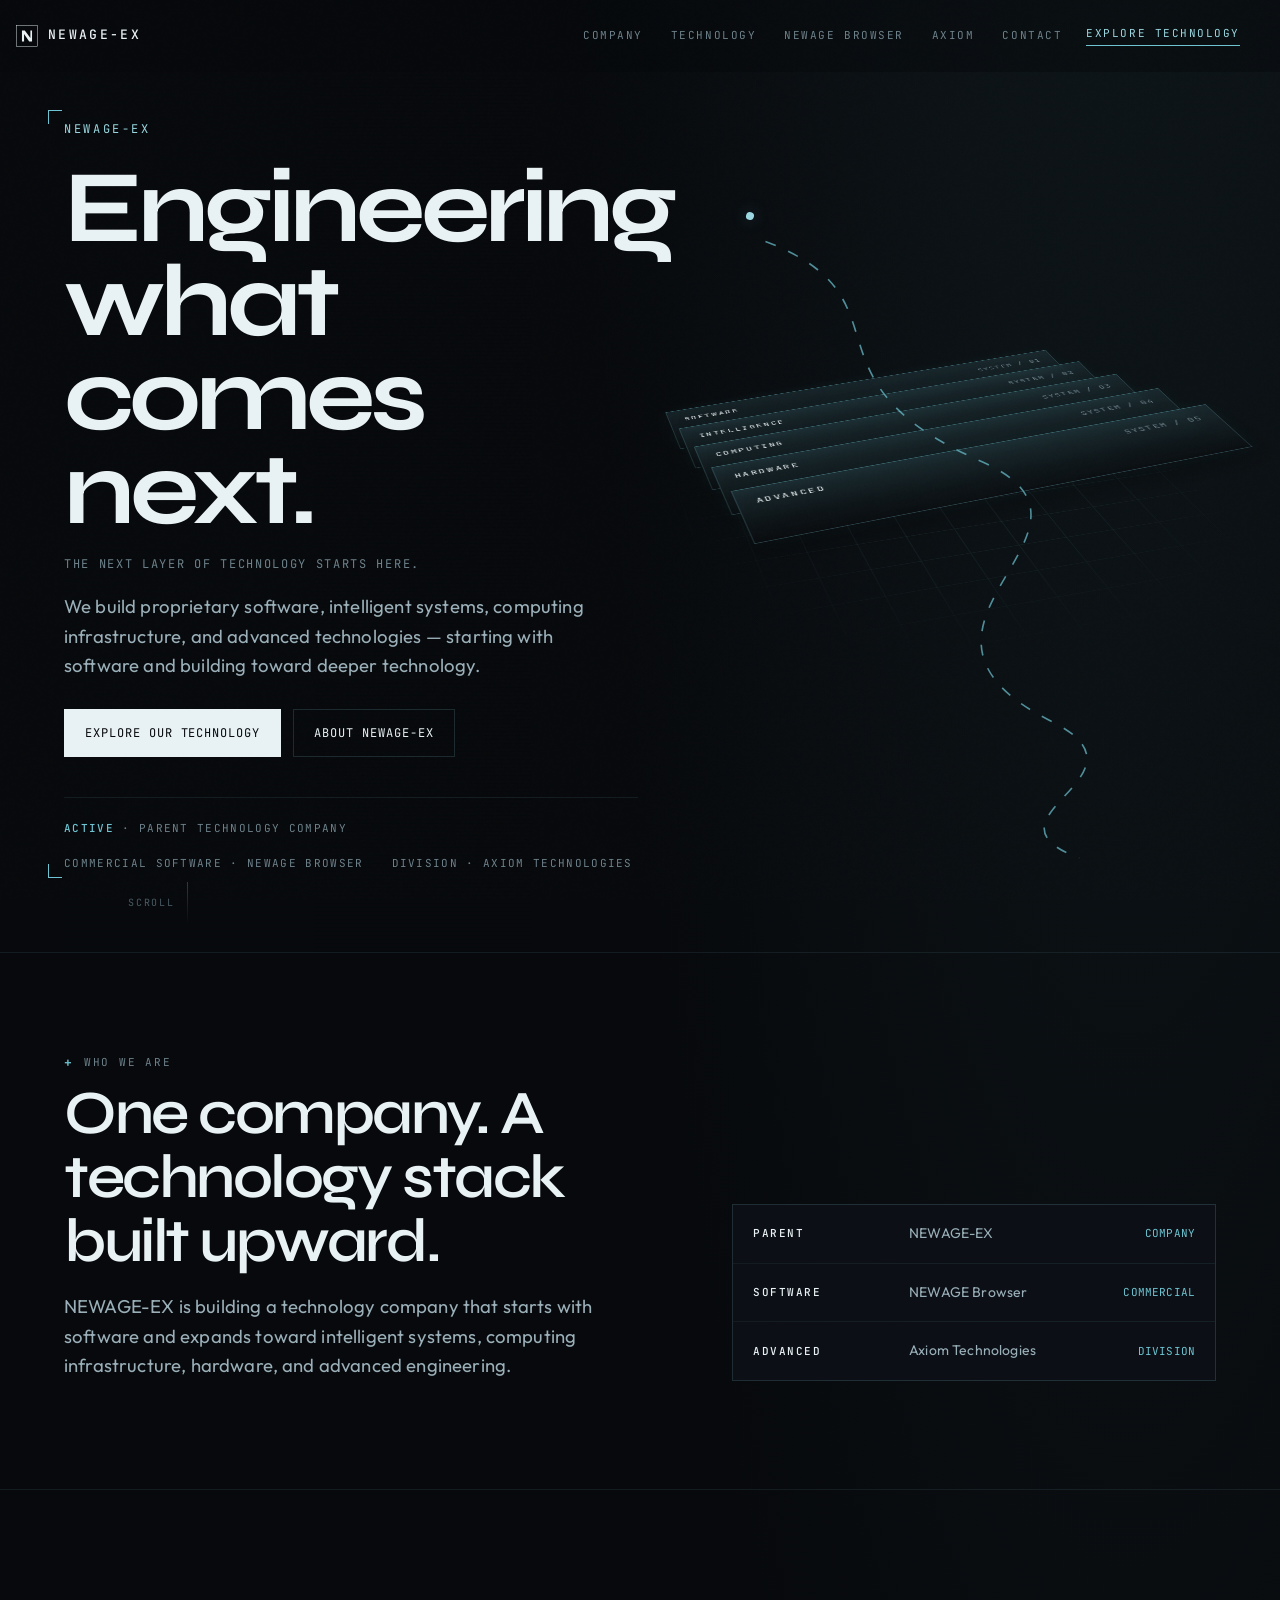
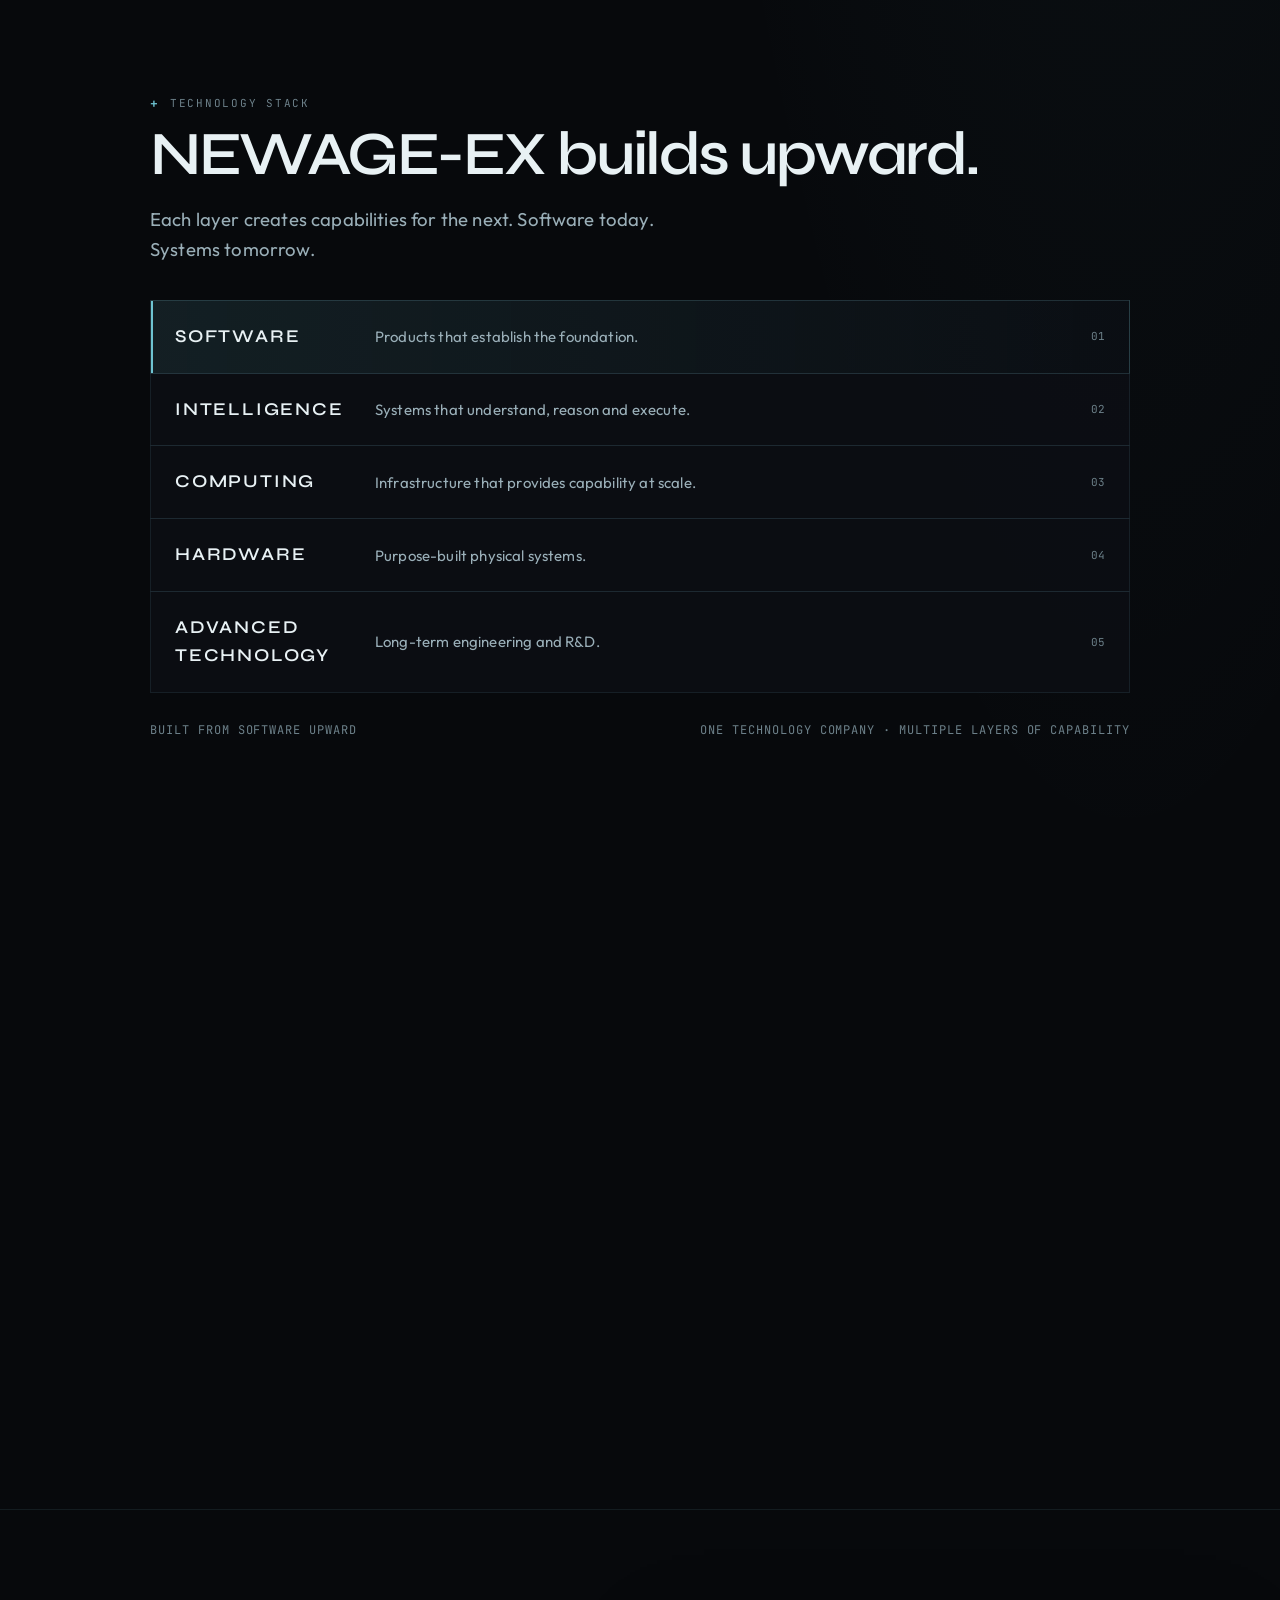
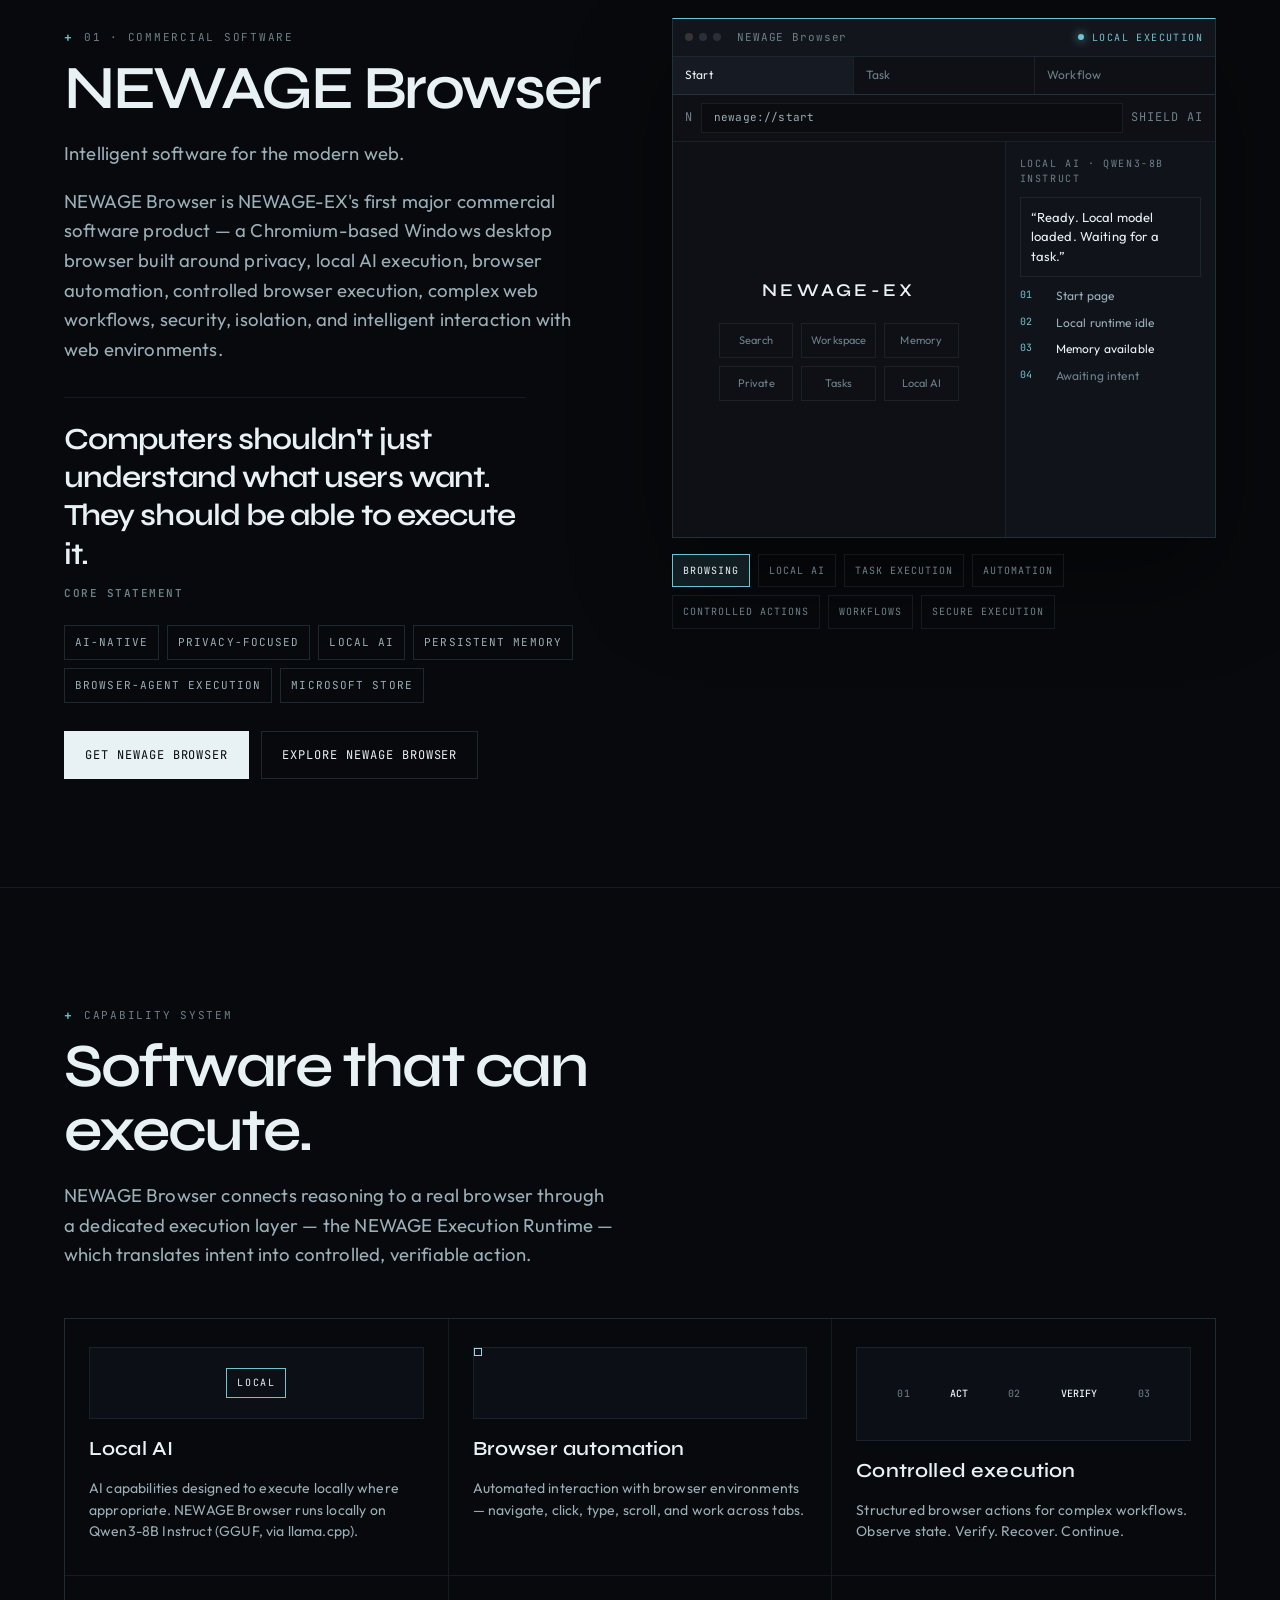
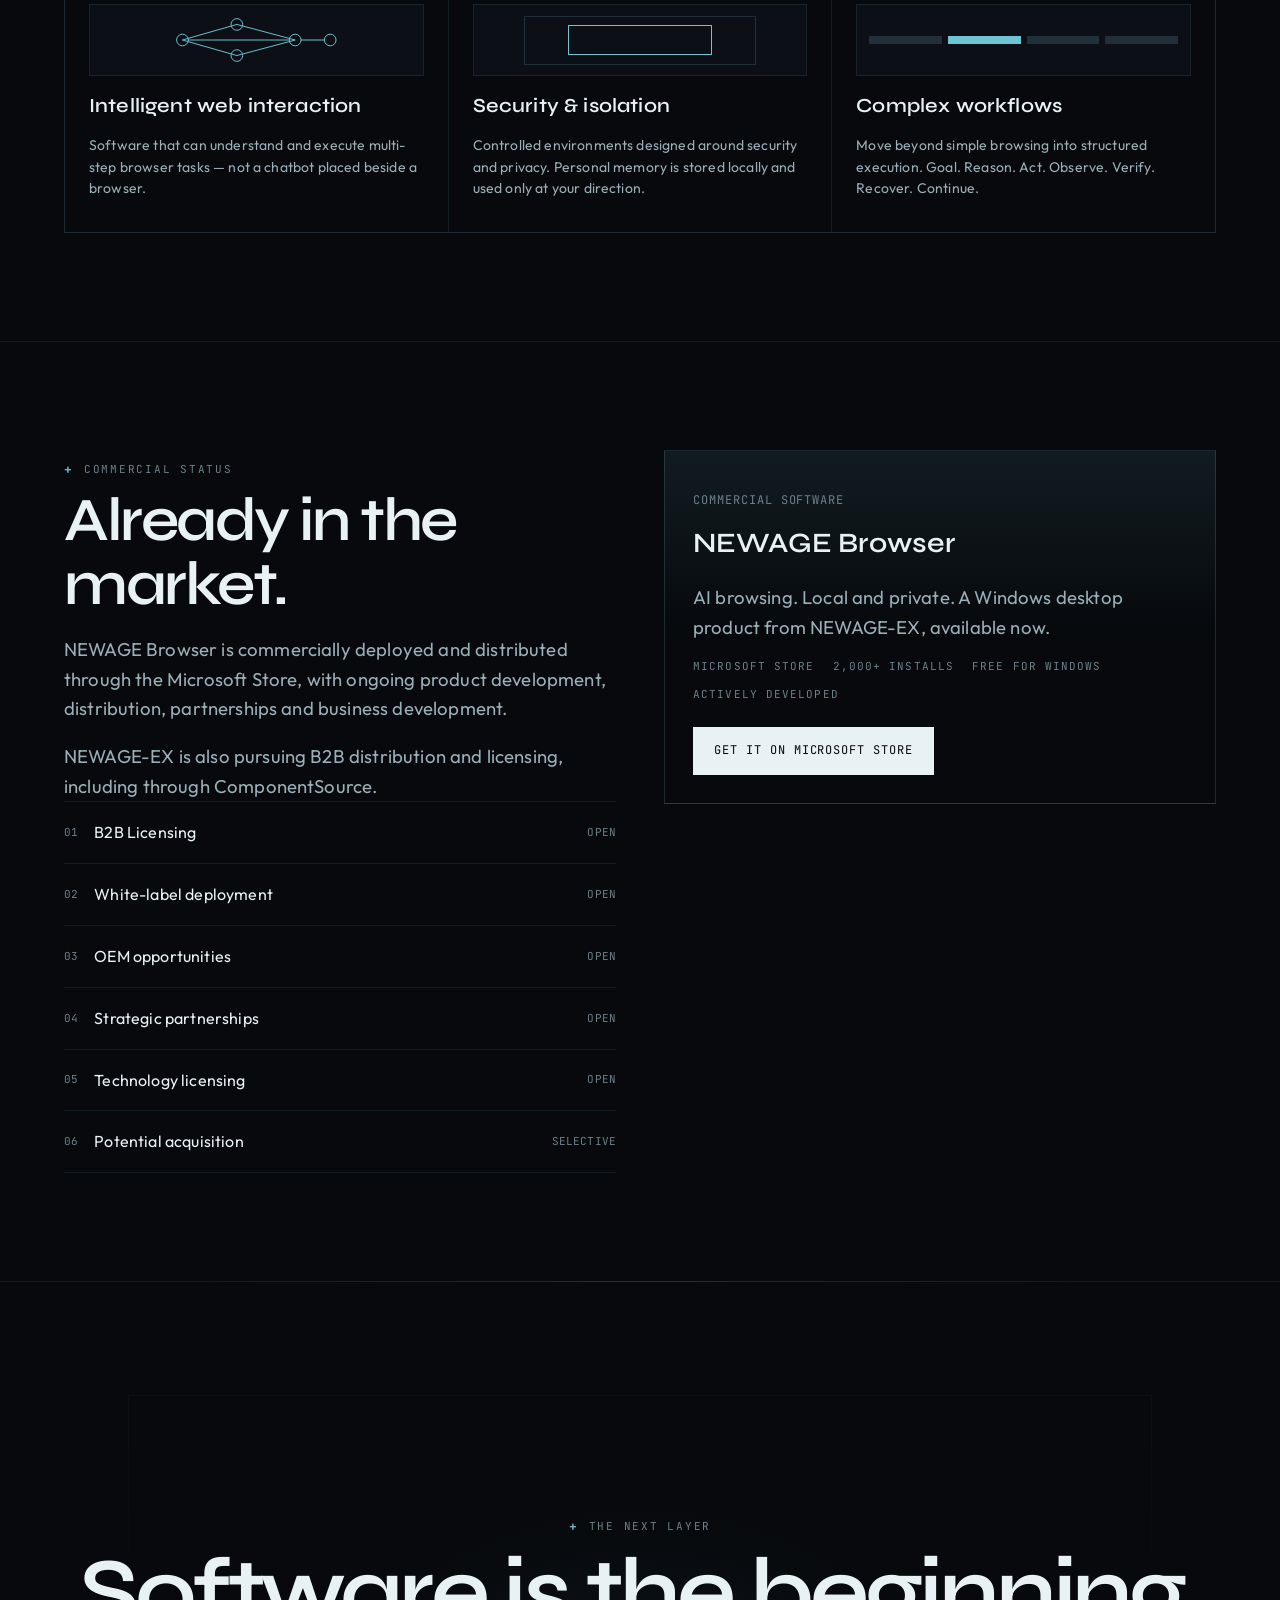
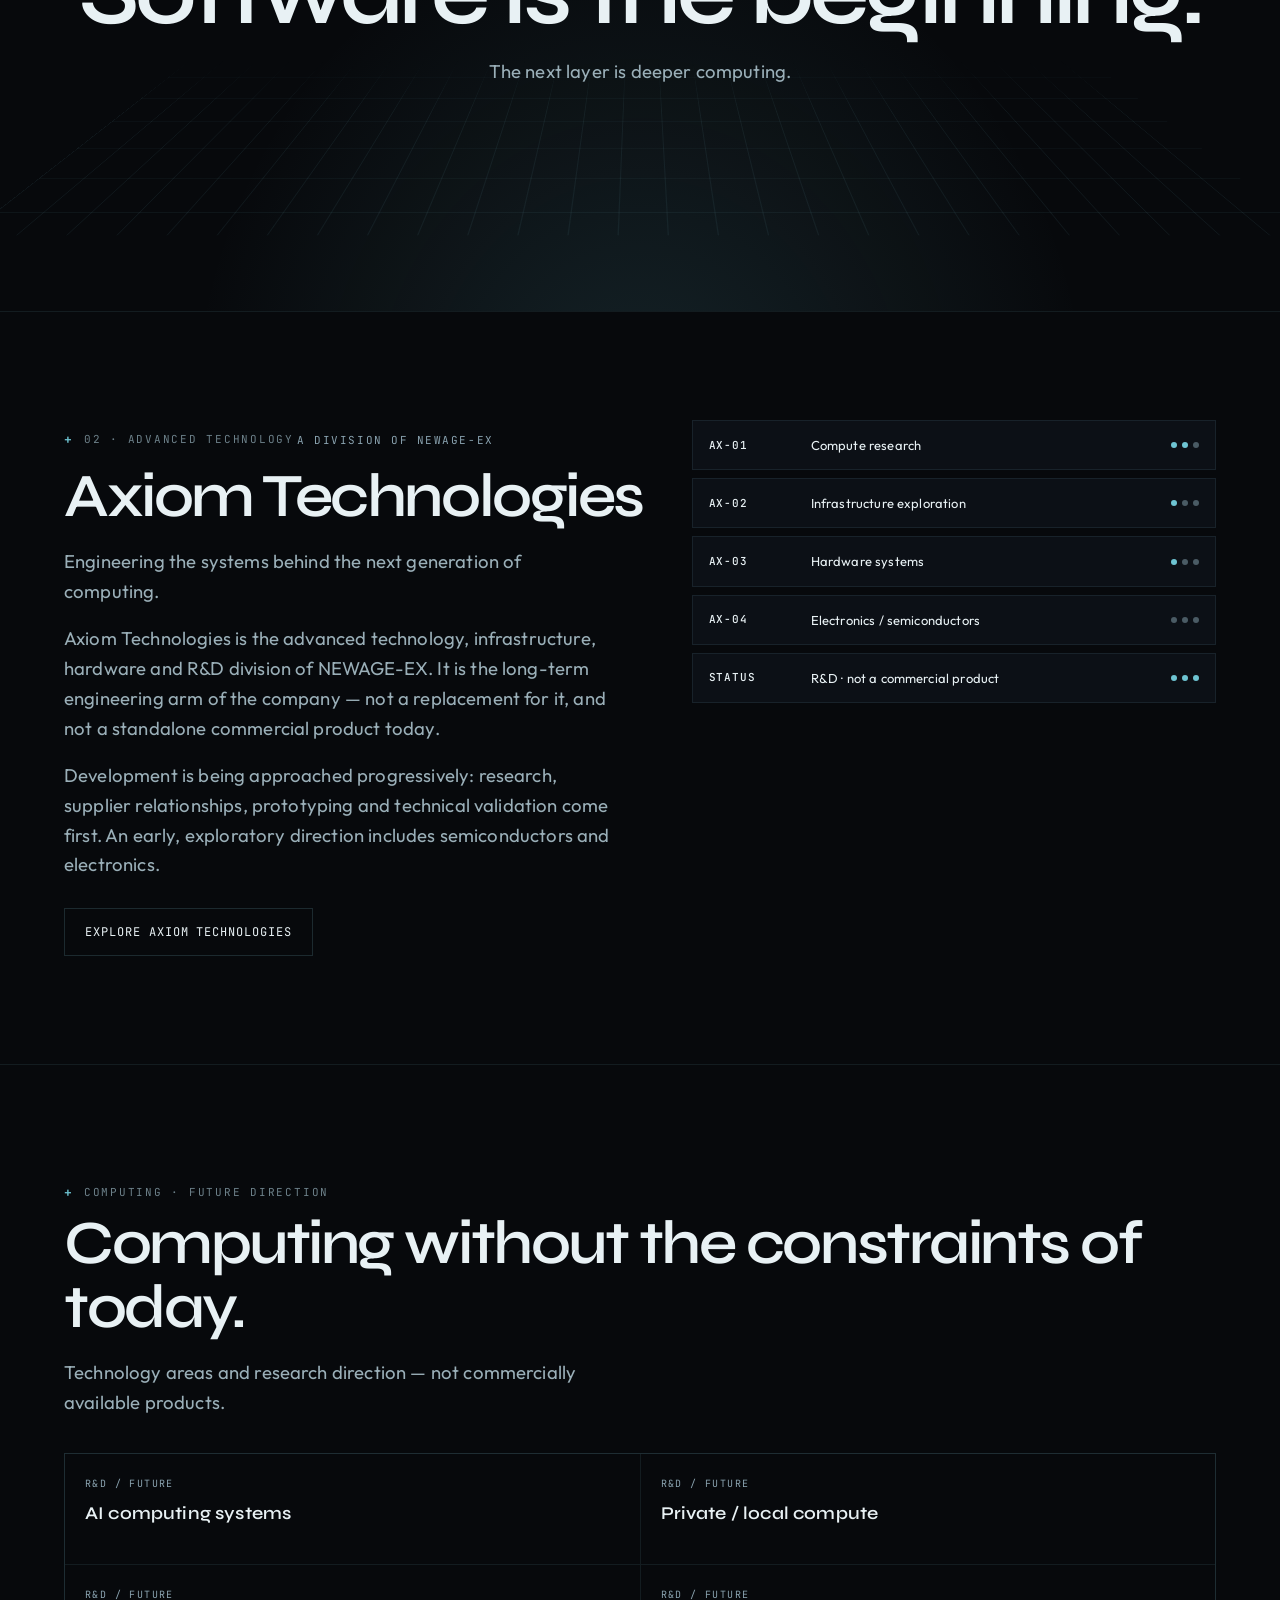
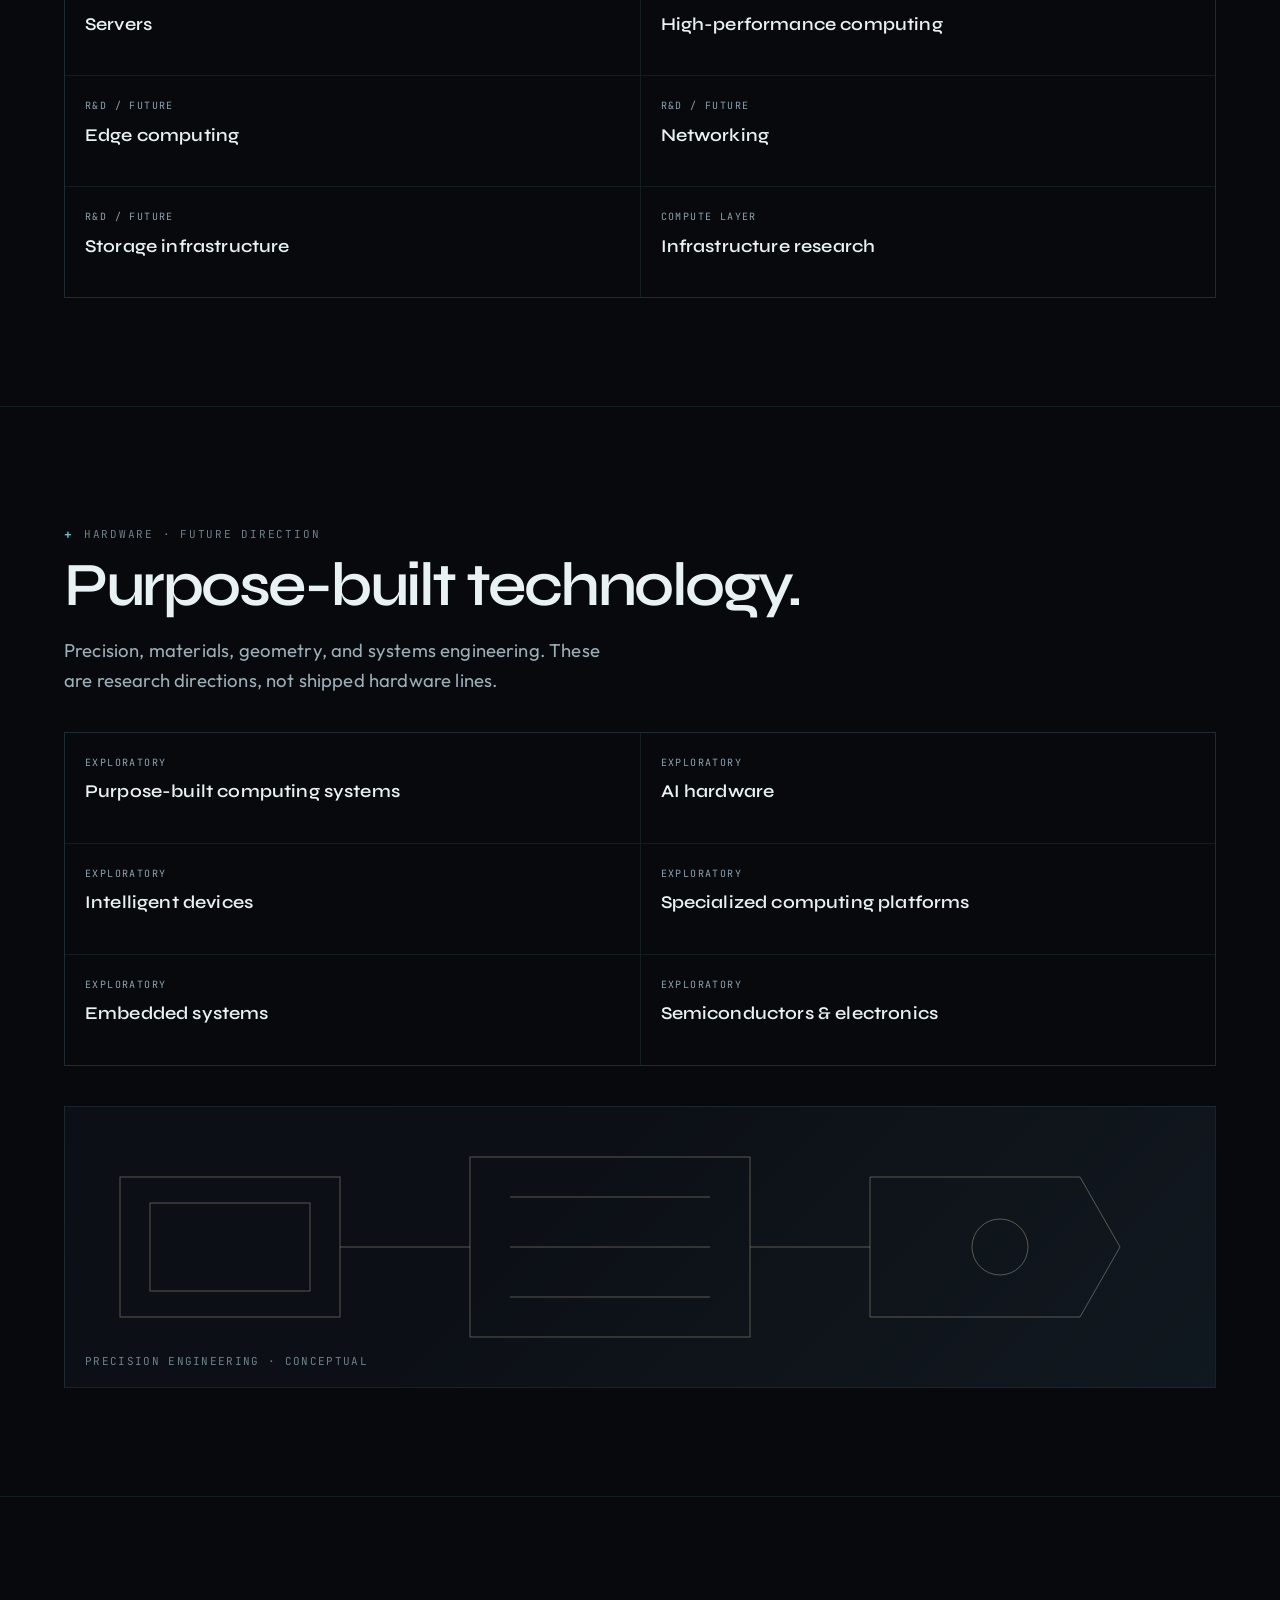
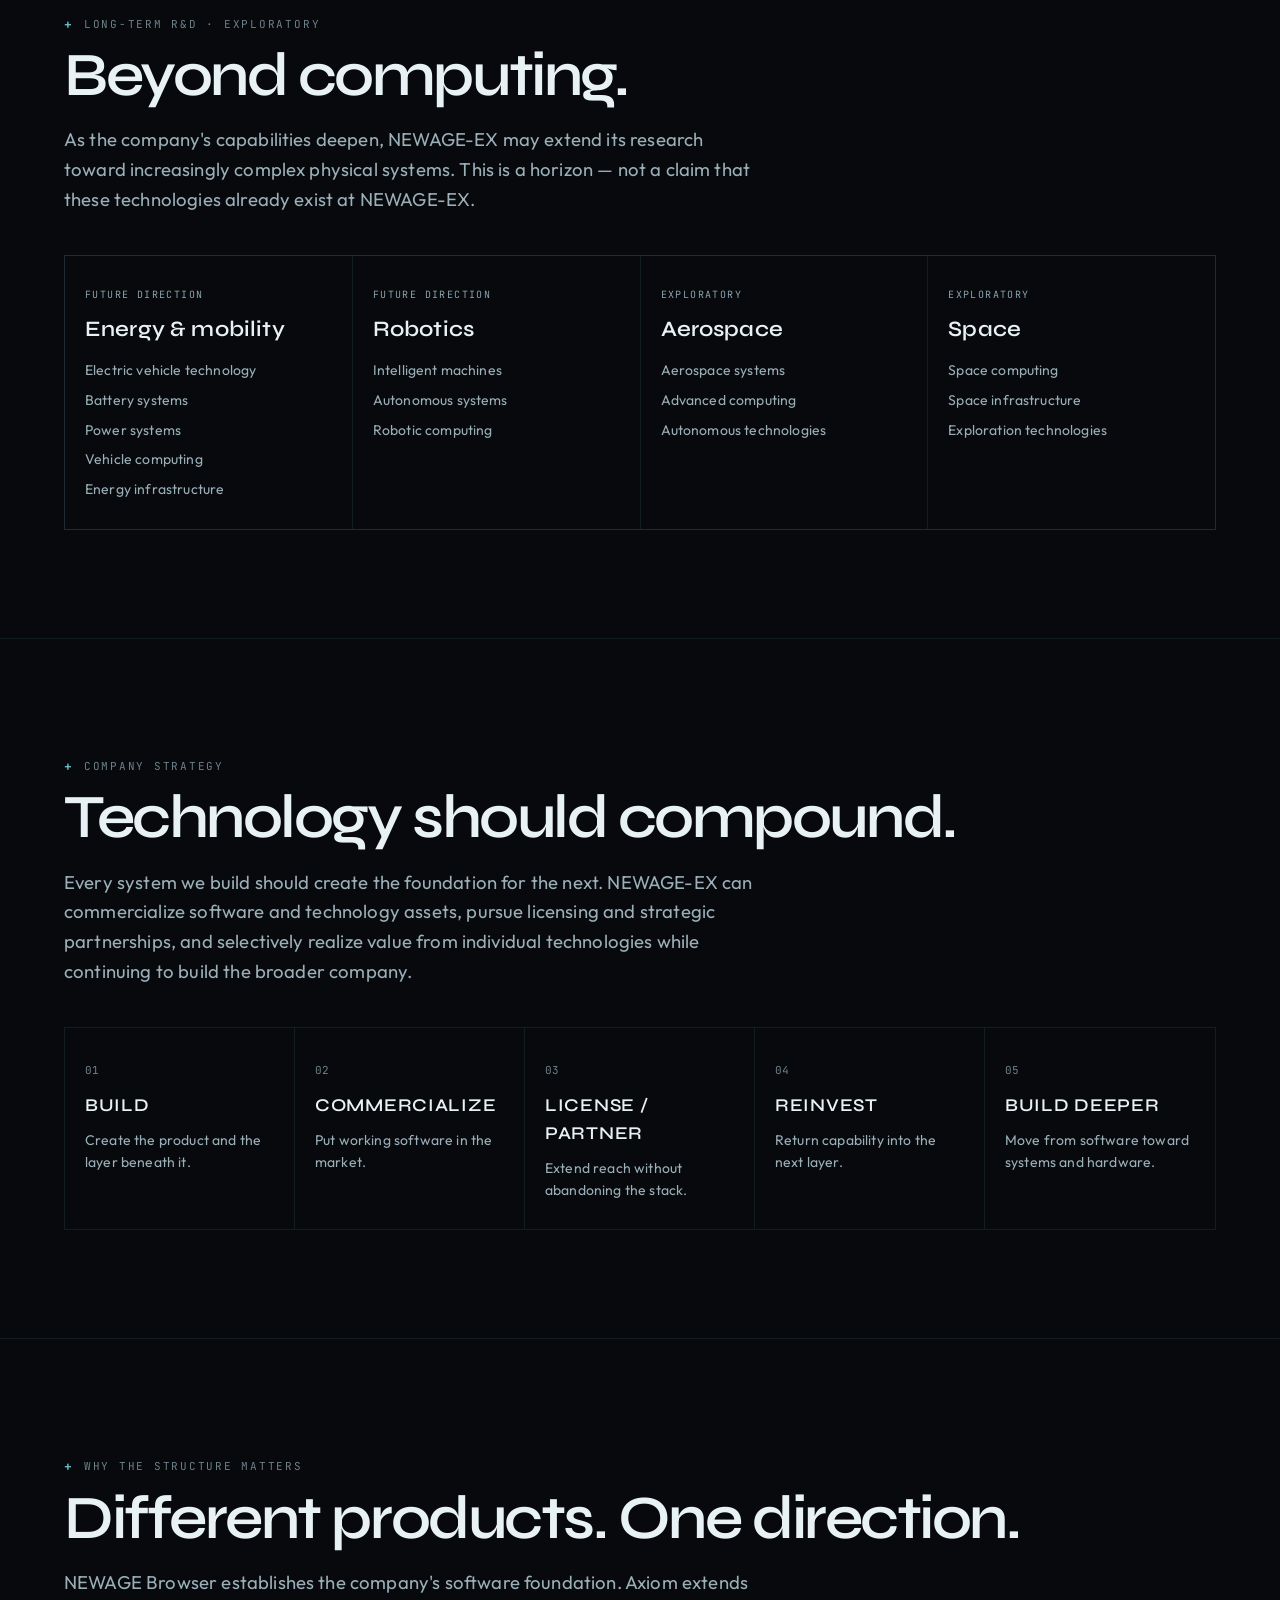
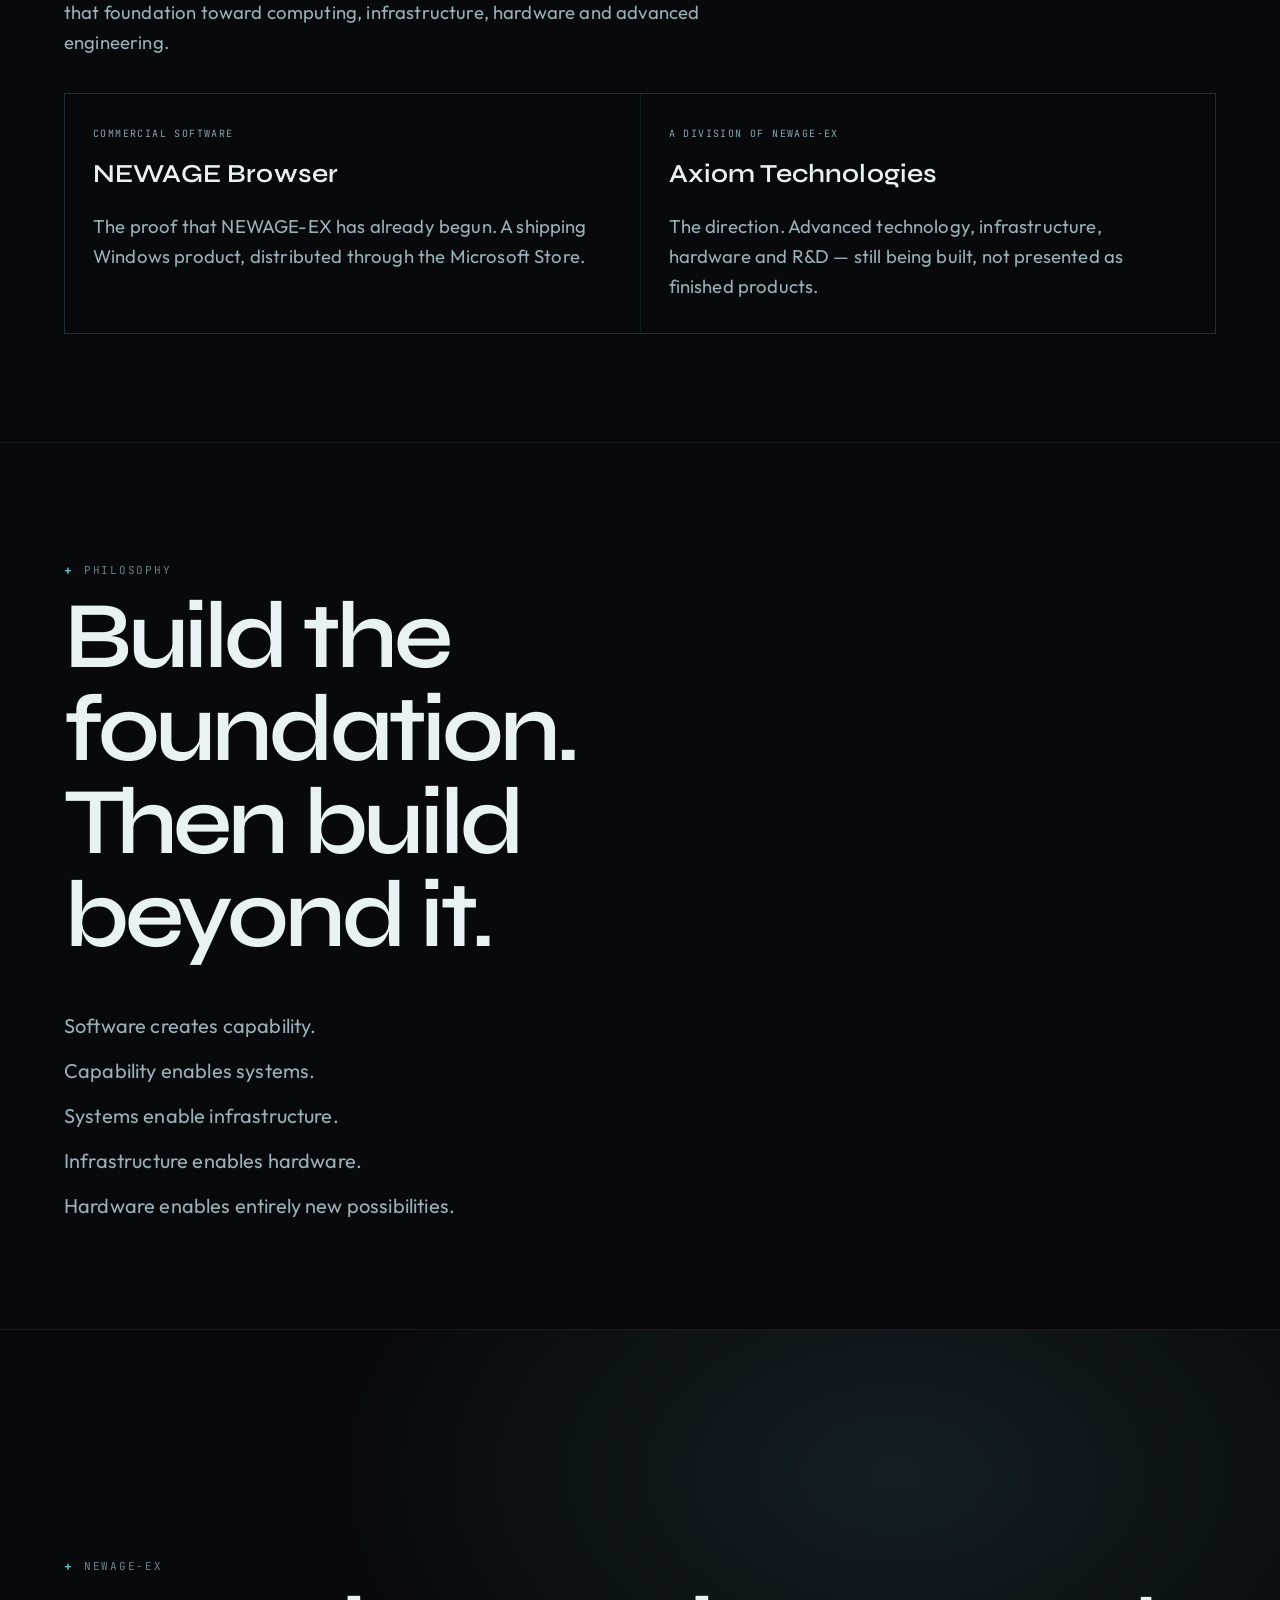
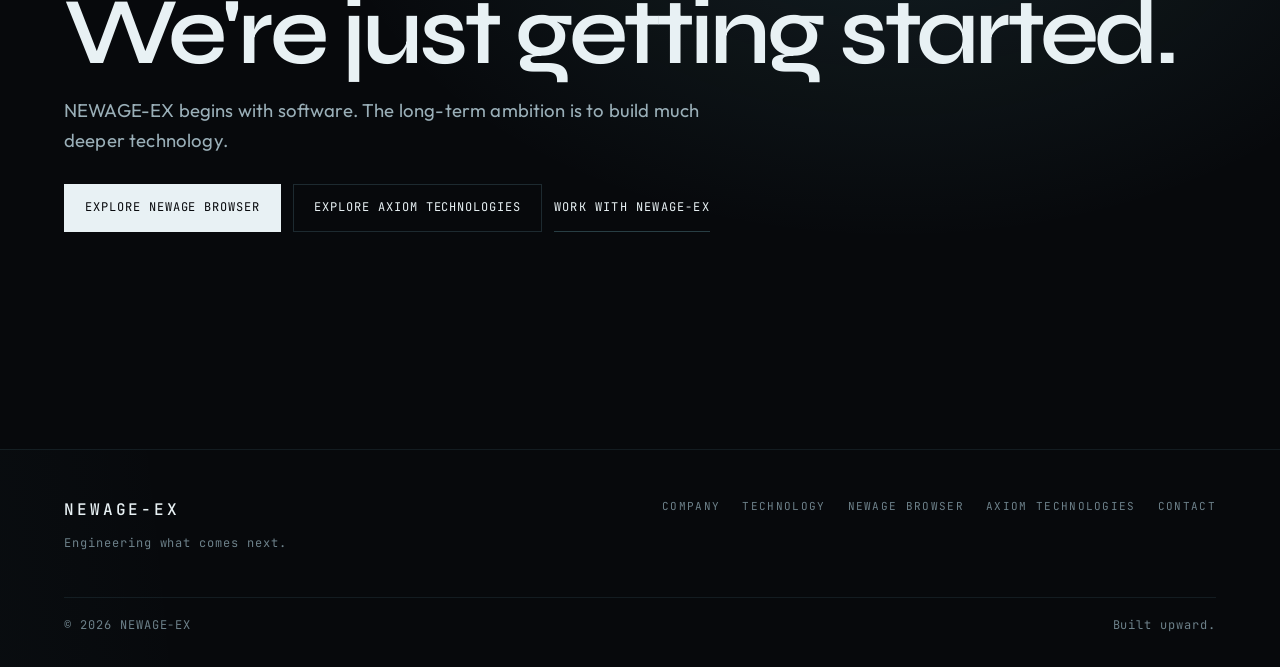
==== commit d631c85e: "Shift the site to a cooler technical type system and visual language. Co-authored-by: Cursor <cursor" ====
--- a/index.html
+++ b/index.html
@@ -5,7 +5,7 @@
   <meta name="viewport" content="width=device-width, initial-scale=1, viewport-fit=cover">
   <title>NEWAGE-EX — Engineering what comes next.</title>
   <meta name="description" content="NEWAGE-EX builds proprietary software, intelligent systems, computing infrastructure, and advanced technologies — starting with NEWAGE Browser and building toward deeper technology through Axiom Technologies.">
-  <meta name="theme-color" content="#0c0d11">
+  <meta name="theme-color" content="#07090c">
   <meta property="og:type" content="website">
   <meta property="og:title" content="NEWAGE-EX — Engineering what comes next.">
   <meta property="og:description" content="We build proprietary software, intelligent systems, computing infrastructure, and advanced technologies designed for the next era of computing.">
@@ -15,8 +15,8 @@
   <link rel="icon" href="./favicon.svg" type="image/svg+xml">
   <link rel="preconnect" href="https://fonts.googleapis.com">
   <link rel="preconnect" href="https://fonts.gstatic.com" crossorigin>
-  <link href="https://fonts.googleapis.com/css2?family=Space+Grotesk:wght@400;500;600&family=Inter:wght@400;500;600&family=IBM+Plex+Mono:wght@400;500&display=swap" rel="stylesheet">
-  <link rel="stylesheet" href="./css/styles.css">
+  <link href="https://fonts.googleapis.com/css2?family=JetBrains+Mono:wght@400;500&family=Outfit:wght@300;400;500;600&family=Syne:wght@500;600;700&display=swap" rel="stylesheet">
+  <link rel="stylesheet" href="./css/styles.css?v=3">
   <script type="application/ld+json">
   {
     "@context": "https://schema.org",
--- a/css/styles.css
+++ b/css/styles.css
@@ -1,29 +1,29 @@
 :root {
-  --bg: #0c0d11;
-  --bg-2: #101218;
-  --bg-3: #151821;
-  --bg-4: #1b1f2a;
-  --glass: rgba(16, 18, 24, 0.72);
-  --glass-2: rgba(22, 26, 34, 0.55);
-  --ink: #eceae4;
-  --ink-2: #b7b6b0;
-  --ink-3: #7e7e79;
-  --ink-4: #54544f;
-  --line: rgba(236, 234, 228, 0.08);
-  --line-2: rgba(236, 234, 228, 0.14);
-  --line-3: rgba(236, 234, 228, 0.22);
-  --accent: #8aa3b0;
-  --accent-2: #a8c0c9;
-  --accent-dim: rgba(138, 163, 176, 0.14);
-  --accent-glow: rgba(138, 163, 176, 0.28);
-  --metal: #b7aa94;
-  --ok: #8fba9a;
+  --bg: #07090c;
+  --bg-2: #0c1016;
+  --bg-3: #121820;
+  --bg-4: #18222c;
+  --glass: rgba(10, 16, 22, 0.72);
+  --glass-2: rgba(16, 24, 32, 0.55);
+  --ink: #e8f1f4;
+  --ink-2: #9aafb8;
+  --ink-3: #6d818a;
+  --ink-4: #4a5b64;
+  --line: rgba(126, 196, 210, 0.1);
+  --line-2: rgba(126, 196, 210, 0.18);
+  --line-3: rgba(126, 196, 210, 0.28);
+  --accent: #6ec4d2;
+  --accent-2: #9ad7e0;
+  --accent-dim: rgba(110, 196, 210, 0.12);
+  --accent-glow: rgba(110, 196, 210, 0.32);
+  --metal: #8aa3b0;
+  --ok: #6ec4d2;
   --edge: clamp(20px, 5vw, 80px);
   --max: 1280px;
   --nav-h: 72px;
-  --display: "Space Grotesk", "Inter", system-ui, sans-serif;
-  --body: "Inter", system-ui, sans-serif;
-  --mono: "IBM Plex Mono", ui-monospace, monospace;
+  --display: "Syne", "Outfit", system-ui, sans-serif;
+  --body: "Outfit", system-ui, sans-serif;
+  --mono: "JetBrains Mono", ui-monospace, monospace;
   --ease: cubic-bezier(.22, 1, .36, 1);
   --ease-out: cubic-bezier(.16, 1, .3, 1);
 }
@@ -37,11 +37,16 @@
 }
 html, body { margin: 0; min-height: 100%; }
 body {
-  background: var(--bg);
+  background:
+    radial-gradient(ellipse 90% 55% at 88% -10%, rgba(110, 196, 210, 0.09), transparent 52%),
+    radial-gradient(ellipse 60% 40% at -10% 110%, rgba(110, 196, 210, 0.05), transparent 48%),
+    var(--bg);
   color: var(--ink);
   font-family: var(--body);
   font-size: 16px;
+  font-weight: 400;
   line-height: 1.55;
+  letter-spacing: 0.01em;
   -webkit-font-smoothing: antialiased;
   text-rendering: optimizeLegibility;
   overflow-x: clip;
@@ -50,7 +55,7 @@
 button, input, textarea, select { font: inherit; color: inherit; }
 button { background: none; border: 0; cursor: pointer; }
 a { color: inherit; text-decoration: none; }
-::selection { background: var(--ink); color: var(--bg); }
+::selection { background: var(--accent); color: var(--bg); }
 :focus-visible { outline: 1px solid var(--accent-2); outline-offset: 3px; }
 
 .skip {
@@ -94,7 +99,7 @@
   width: 10px;
   height: 10px;
   margin: -5px 0 0 -5px;
-  border: 1px solid rgba(236, 234, 228, 0.55);
+  border: 1px solid rgba(110, 196, 210, 0.65);
   pointer-events: none;
   z-index: 140;
   opacity: 0;
@@ -126,25 +131,25 @@
 .display-1 {
   margin: 0;
   font-family: var(--display);
-  font-weight: 500;
-  letter-spacing: -0.03em;
-  line-height: 1.02;
+  font-weight: 600;
+  letter-spacing: -0.045em;
+  line-height: 0.98;
   font-size: clamp(40px, 7.4vw, 104px);
 }
 .display-2 {
   margin: 0;
   font-family: var(--display);
-  font-weight: 500;
-  letter-spacing: -0.028em;
-  line-height: 1.08;
+  font-weight: 600;
+  letter-spacing: -0.04em;
+  line-height: 1.04;
   font-size: clamp(30px, 4.8vw, 64px);
 }
 .display-3 {
   margin: 0;
   font-family: var(--display);
-  font-weight: 500;
-  letter-spacing: -0.022em;
-  line-height: 1.14;
+  font-weight: 600;
+  letter-spacing: -0.03em;
+  line-height: 1.12;
   font-size: clamp(22px, 2.6vw, 36px);
 }
 .lede {
@@ -172,10 +177,14 @@
   color: var(--ink-3);
 }
 .kicker::before {
-  content: "";
-  width: 6px;
-  height: 6px;
-  border: 1px solid var(--accent);
+  content: "+";
+  border: 0;
+  width: auto;
+  height: auto;
+  color: var(--accent);
+  font-size: 13px;
+  line-height: 1;
+  font-weight: 500;
 }
 
 .btn, .btn-ghost, .btn-text {
@@ -192,16 +201,18 @@
   transition: background .35s var(--ease), color .35s var(--ease), border-color .35s var(--ease), transform .35s var(--ease);
 }
 .btn {
+  position: relative;
   background: var(--ink);
   color: var(--bg);
   border: 1px solid var(--ink);
 }
-.btn:hover { background: transparent; color: var(--ink); }
+.btn:hover { background: transparent; color: var(--accent-2); border-color: var(--accent); }
 .btn-ghost {
+  position: relative;
   border: 1px solid var(--line-2);
   color: var(--ink);
 }
-.btn-ghost:hover { border-color: var(--ink); }
+.btn-ghost:hover { border-color: var(--accent); color: var(--accent-2); }
 .btn-text {
   padding: 0;
   min-height: 0;
@@ -227,13 +238,13 @@
   top: 0;
   z-index: 50;
   height: var(--nav-h);
-  background: rgba(12, 13, 17, 0.4);
+  background: rgba(7, 9, 12, 0.4);
   border-bottom: 1px solid transparent;
   backdrop-filter: blur(0px);
   transition: background .35s var(--ease), border-color .35s var(--ease), backdrop-filter .35s;
 }
 .nav.is-scrolled {
-  background: rgba(12, 13, 17, 0.86);
+  background: rgba(7, 9, 12, 0.88);
   border-bottom-color: var(--line);
   backdrop-filter: blur(18px);
 }
@@ -250,10 +261,10 @@
   display: flex;
   align-items: center;
   gap: 10px;
-  font-family: var(--display);
-  font-size: 14px;
+  font-family: var(--mono);
+  font-size: 13px;
   font-weight: 500;
-  letter-spacing: 0.12em;
+  letter-spacing: 0.18em;
 }
 .nav-logo svg { width: 22px; height: 22px; color: var(--ink); }
 .nav-links {
@@ -269,13 +280,14 @@
   color: var(--ink-3);
 }
 .nav-links a:hover, .nav-links a[aria-current="page"] { color: var(--ink); }
-.nav-links a[aria-current="page"] { box-shadow: inset 0 -1px 0 var(--ink); }
+.nav-links a[aria-current="page"] { box-shadow: inset 0 -1px 0 var(--accent); color: var(--ink); }
 .nav-cta {
   font-family: var(--mono);
   font-size: 11px;
-  letter-spacing: 0.12em;
+  letter-spacing: 0.14em;
   text-transform: uppercase;
-  border-bottom: 1px solid var(--ink);
+  border-bottom: 1px solid var(--accent);
+  color: var(--accent-2);
   padding-bottom: 2px;
 }
 .nav-toggle {
@@ -302,7 +314,7 @@
   left: 0;
   right: 0;
   top: var(--nav-h);
-  background: rgba(12, 13, 17, 0.96);
+  background: rgba(7, 9, 12, 0.96);
   border-bottom: 1px solid var(--line);
   padding: 18px 24px 28px;
   flex-direction: column;
@@ -329,7 +341,43 @@
   margin: 0 auto;
   padding: 48px 0 80px;
 }
+.hero::after {
+  content: "";
+  position: absolute;
+  inset: 0;
+  pointer-events: none;
+  background: repeating-linear-gradient(
+    to bottom,
+    transparent 0 3px,
+    rgba(110, 196, 210, 0.018) 3px 4px
+  );
+  mask-image: linear-gradient(90deg, #000 0%, transparent 58%);
+  opacity: 0.7;
+}
 .hero-copy { position: relative; z-index: 2; max-width: 720px; }
+.hero-copy::before,
+.hero-copy::after {
+  content: "";
+  position: absolute;
+  width: 14px;
+  height: 14px;
+  pointer-events: none;
+  color: var(--accent);
+}
+.hero-copy::before {
+  left: -16px;
+  top: -10px;
+  border-left: 1px solid currentColor;
+  border-top: 1px solid currentColor;
+}
+.hero-copy::after {
+  right: auto;
+  left: -16px;
+  top: auto;
+  bottom: -6px;
+  border-left: 1px solid currentColor;
+  border-bottom: 1px solid currentColor;
+}
 .hero-eyebrow {
   margin: 0 0 22px;
   font-family: var(--mono);
@@ -340,9 +388,9 @@
 .hero h1 {
   margin: 0;
   font-family: var(--display);
-  font-weight: 500;
-  letter-spacing: -0.035em;
-  line-height: 0.96;
+  font-weight: 700;
+  letter-spacing: -0.048em;
+  line-height: 0.92;
   font-size: clamp(46px, 8vw, 108px);
 }
 .hero-layer {
@@ -402,8 +450,8 @@
   position: absolute;
   inset: 8% 4%;
   background-image:
-    linear-gradient(rgba(138,163,176,.07) 1px, transparent 1px),
-    linear-gradient(90deg, rgba(138,163,176,.07) 1px, transparent 1px);
+    linear-gradient(rgba(110,196,210,.08) 1px, transparent 1px),
+    linear-gradient(90deg, rgba(110,196,210,.08) 1px, transparent 1px);
   background-size: 48px 48px;
   mask-image: radial-gradient(ellipse at 55% 45%, #000 30%, transparent 75%);
   transform: rotateX(62deg) rotateZ(-18deg);
@@ -425,9 +473,10 @@
   width: 84%;
   height: 86px;
   border: 1px solid var(--line-2);
-  background: linear-gradient(180deg, rgba(138,163,176,.09), rgba(12,13,17,.35));
+  border-top-color: rgba(110, 196, 210, 0.45);
+  background: linear-gradient(180deg, rgba(110,196,210,.12), rgba(7,9,12,.4));
   backdrop-filter: blur(6px);
-  box-shadow: 0 18px 40px rgba(0,0,0,.28);
+  box-shadow: 0 18px 40px rgba(0,0,0,.28), 0 0 24px rgba(110, 196, 210, 0.06);
 }
 .arch-plane span {
   position: absolute;
@@ -549,14 +598,15 @@
   transition: background .5s var(--ease), border-color .5s var(--ease);
 }
 .layer.is-on {
-  background: linear-gradient(90deg, var(--accent-dim), rgba(16,18,24,.7));
+  background: linear-gradient(90deg, var(--accent-dim), rgba(12,16,22,.7));
   border-color: var(--line-2);
+  box-shadow: inset 2px 0 0 var(--accent);
 }
 .layer strong {
   font-family: var(--display);
   font-size: 18px;
-  font-weight: 500;
-  letter-spacing: 0.08em;
+  font-weight: 600;
+  letter-spacing: 0.1em;
 }
 .layer p { margin: 0; color: var(--ink-2); font-size: 15px; }
 .layer .idx {
@@ -591,8 +641,8 @@
   border-top: 1px solid var(--line);
   font-family: var(--display);
   font-size: clamp(22px, 2.4vw, 32px);
-  font-weight: 500;
-  letter-spacing: -0.02em;
+  font-weight: 600;
+  letter-spacing: -0.03em;
   line-height: 1.25;
   color: var(--ink);
   max-width: 22ch;
@@ -625,6 +675,7 @@
 /* Browser mock */
 .nb {
   border: 1px solid var(--line-2);
+  border-top: 1px solid var(--accent);
   background: #0e1016;
   box-shadow: 0 40px 90px rgba(0,0,0,.4);
   min-height: 520px;
@@ -725,7 +776,7 @@
 .nb-start strong {
   font-family: var(--display);
   letter-spacing: 0.18em;
-  font-weight: 500;
+  font-weight: 600;
   font-size: 18px;
 }
 .nb-links {
@@ -740,7 +791,7 @@
   font-size: 11px;
   color: var(--ink-3);
 }
-.page-doc h3 { margin: 0 0 10px; font-size: 22px; font-weight: 500; }
+.page-doc h3 { margin: 0 0 10px; font-size: 22px; font-weight: 600; }
 .page-doc p { margin: 0 0 10px; color: var(--ink-2); font-size: 13px; line-height: 1.6; }
 .page-doc .ghost {
   height: 8px;
@@ -824,7 +875,7 @@
 .nb[data-state="local"] .nb-ai { box-shadow: inset 2px 0 0 var(--accent); }
 .nb[data-state="execute"] .cursor-dot { opacity: 1; }
 .nb[data-state="browse"] .cursor-dot { opacity: 0; }
-.nb[data-state="secure"] .nb-page { outline: 1px dashed rgba(138,163,176,.28); outline-offset: -10px; }
+.nb[data-state="secure"] .nb-page { outline: 1px dashed rgba(110,196,210,.35); outline-offset: -10px; }
 .nb[data-state="workflow"] .nb-log li { color: var(--ink-2); }
 
 /* CAPABILITIES */
@@ -847,7 +898,7 @@
   margin: 0;
   font-family: var(--display);
   font-size: 20px;
-  font-weight: 500;
+  font-weight: 600;
 }
 .cap p { margin: 0; color: var(--ink-2); font-size: 14px; line-height: 1.55; }
 .viz {
@@ -952,12 +1003,12 @@
 .store-panel {
   border: 1px solid var(--line-2);
   padding: 28px;
-  background: linear-gradient(180deg, rgba(138,163,176,.08), transparent 55%);
+  background: linear-gradient(180deg, rgba(110,196,210,.1), transparent 55%);
 }
 .store-panel h3 {
   margin: 8px 0 10px;
   font-family: var(--display);
-  font-weight: 500;
+  font-weight: 600;
   font-size: 28px;
 }
 .store-meta {
@@ -982,7 +1033,7 @@
   place-items: center;
   text-align: center;
   background:
-    radial-gradient(ellipse at 50% 120%, rgba(138,163,176,.12), transparent 50%),
+    radial-gradient(ellipse at 50% 120%, rgba(110,196,210,.14), transparent 50%),
     var(--bg);
   overflow: hidden;
 }
@@ -1076,7 +1127,7 @@
   margin: 0;
   font-family: var(--display);
   font-size: 18px;
-  font-weight: 500;
+  font-weight: 600;
 }
 
 .hardware-stage {
@@ -1084,7 +1135,7 @@
   min-height: 280px;
   border: 1px solid var(--line);
   background:
-    linear-gradient(135deg, transparent 40%, rgba(183,170,148,.05)),
+    linear-gradient(135deg, transparent 40%, rgba(110,196,210,.05)),
     var(--bg-2);
   position: relative;
   overflow: hidden;
@@ -1115,7 +1166,7 @@
 .hz h3 {
   margin: 8px 0 14px;
   font-family: var(--display);
-  font-weight: 500;
+  font-weight: 600;
   font-size: 22px;
 }
 .hz ul { margin: 0; padding: 0; list-style: none; display: grid; gap: 8px; color: var(--ink-2); font-size: 14px; }
@@ -1150,7 +1201,7 @@
   margin: 12px 0 10px;
   font-family: var(--display);
   font-size: 18px;
-  font-weight: 500;
+  font-weight: 600;
   letter-spacing: 0.04em;
 }
 .flow-step p { margin: 0; color: var(--ink-2); font-size: 14px; }
@@ -1171,7 +1222,7 @@
 .one-card h3 {
   margin: 0 0 12px;
   font-family: var(--display);
-  font-weight: 500;
+  font-weight: 600;
   font-size: 26px;
 }
 
@@ -1199,7 +1250,7 @@
   display: grid;
   align-content: center;
   background:
-    radial-gradient(ellipse at 70% 20%, rgba(138,163,176,.1), transparent 45%),
+    radial-gradient(ellipse at 70% 20%, rgba(110,196,210,.12), transparent 45%),
     var(--bg);
 }
 
@@ -1207,6 +1258,9 @@
 .page-hero {
   padding: clamp(72px, 12vh, 140px) 0 48px;
   border-bottom: 1px solid var(--line);
+  background:
+    linear-gradient(90deg, rgba(110,196,210,.06) 1px, transparent 1px) 0 0 / 72px 72px,
+    linear-gradient(rgba(110,196,210,.04) 1px, transparent 1px) 0 0 / 72px 72px;
 }
 .nav-mobile a[aria-current="page"] { color: var(--ink); }
 .page-hero h1 { max-width: 16ch; }
@@ -1226,7 +1280,7 @@
 .contact-mail {
   font-family: var(--display);
   font-size: clamp(22px, 3vw, 36px);
-  font-weight: 500;
+  font-weight: 600;
   letter-spacing: -0.02em;
   border-bottom: 1px solid var(--line-3);
   display: inline-block;
@@ -1250,6 +1304,14 @@
   border: 1px solid var(--line-2);
   padding: 12px 12px;
   color: var(--ink);
+  font-family: var(--body);
+  letter-spacing: 0.01em;
+  transition: border-color .25s var(--ease), box-shadow .25s var(--ease);
+}
+.form input:focus, .form textarea:focus, .form select:focus {
+  outline: none;
+  border-color: var(--accent);
+  box-shadow: 0 0 0 1px rgba(110, 196, 210, 0.28);
 }
 .form textarea { min-height: 140px; resize: vertical; }
 .form input[aria-invalid="true"],
@@ -1295,9 +1357,9 @@
   padding-bottom: 32px;
 }
 .footer strong {
-  font-family: var(--display);
+  font-family: var(--mono);
   font-weight: 500;
-  letter-spacing: 0.12em;
+  letter-spacing: 0.18em;
   display: block;
   margin-bottom: 8px;
 }
